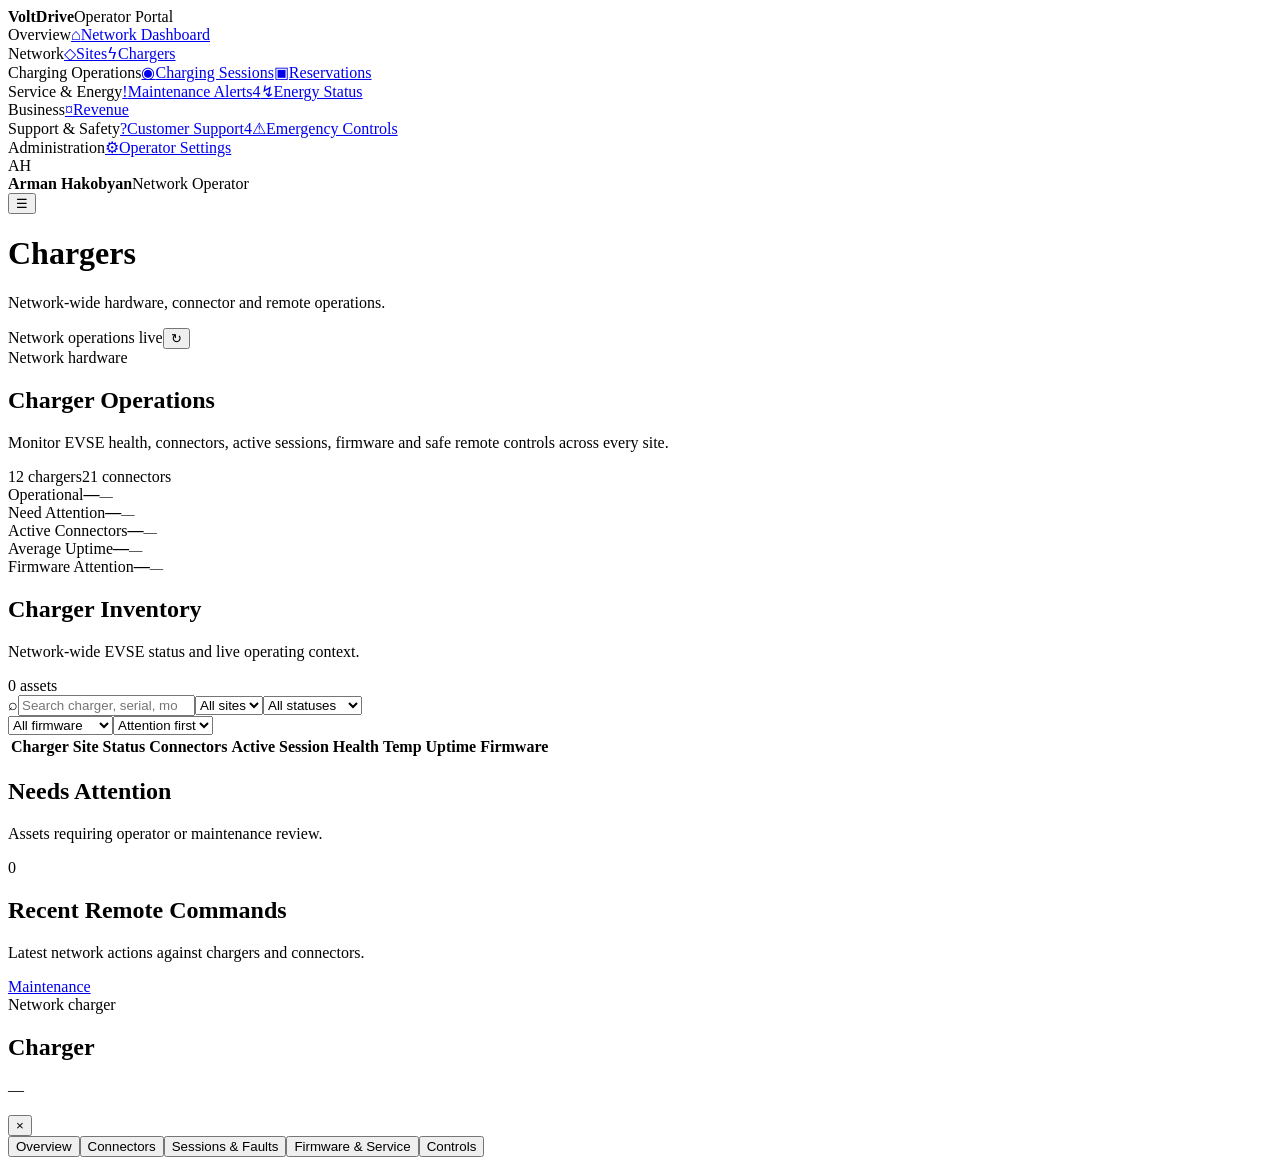
==== chargers.html @ 3bb32897 "Add files via upload" ====
<!doctype html><html lang="en"><head><meta charset="utf-8"><meta name="viewport" content="width=device-width,initial-scale=1"><title>Chargers · VoltDrive Operator</title><link rel="stylesheet" href="css/core/variables.css"><link rel="stylesheet" href="css/core/reset.css"><link rel="stylesheet" href="css/core/typography.css"><link rel="stylesheet" href="css/components/buttons.css"><link rel="stylesheet" href="css/components/forms.css"><link rel="stylesheet" href="css/components/operator-ui.css"><link rel="stylesheet" href="css/layout/app-layout.css"><link rel="stylesheet" href="css/layout/sidebar.css"><link rel="stylesheet" href="css/layout/header.css"><link rel="stylesheet" href="css/pages/operator.css"></head><body class="app-page" data-nav="chargers"><div class="app-shell"><aside class="sidebar"><div class="sidebar__brand"><strong>VoltDrive</strong><span>Operator Portal</span></div><nav class="sidebar__nav"><div class="sidebar__group"><span class="sidebar__group-title">Overview</span><a class="nav-link" data-nav="dashboard" href="dashboard.html"><span class="nav-link__icon">⌂</span><span>Network Dashboard</span></a></div><div class="sidebar__group"><span class="sidebar__group-title">Network</span><a class="nav-link" data-nav="sites" href="sites.html"><span class="nav-link__icon">◇</span><span>Sites</span></a><a class="nav-link is-active" data-nav="chargers" href="chargers.html"><span class="nav-link__icon">ϟ</span><span>Chargers</span></a></div><div class="sidebar__group"><span class="sidebar__group-title">Charging Operations</span><a class="nav-link" data-nav="sessions" href="sessions.html"><span class="nav-link__icon">◉</span><span>Charging Sessions</span></a><a class="nav-link" data-nav="reservations" href="reservations.html"><span class="nav-link__icon">▣</span><span>Reservations</span></a></div><div class="sidebar__group"><span class="sidebar__group-title">Service & Energy</span><a class="nav-link" data-nav="maintenance" href="maintenance.html"><span class="nav-link__icon">!</span><span>Maintenance Alerts</span><span class="nav-link__badge">4</span></a><a class="nav-link" data-nav="energy" href="energy.html"><span class="nav-link__icon">↯</span><span>Energy Status</span></a></div><div class="sidebar__group"><span class="sidebar__group-title">Business</span><a class="nav-link" data-nav="revenue" href="revenue.html"><span class="nav-link__icon">¤</span><span>Revenue</span></a></div><div class="sidebar__group"><span class="sidebar__group-title">Support & Safety</span><a class="nav-link" data-nav="support" href="support.html"><span class="nav-link__icon">?</span><span>Customer Support</span><span class="nav-link__badge">4</span></a><a class="nav-link" data-nav="emergency" href="emergency.html"><span class="nav-link__icon">⚠</span><span>Emergency Controls</span></a></div><div class="sidebar__group"><span class="sidebar__group-title">Administration</span><a class="nav-link" data-nav="settings" href="settings.html"><span class="nav-link__icon">⚙</span><span>Operator Settings</span></a></div>
</nav><div class="sidebar__footer"><div class="sidebar-user"><span class="sidebar-user__avatar">AH</span><div><strong data-operator-name>Arman Hakobyan</strong><span data-operator-role>Network Operator</span></div></div></div></aside><div class="mobile-overlay"></div><main class="app-main"><header class="topbar"><div class="topbar__left"><button class="icon-button menu-button" id="menu-button" aria-label="Open menu">☰</button><div class="topbar__title"><h1>Chargers</h1><p>Network-wide hardware, connector and remote operations.</p></div></div><div class="topbar__actions"><span class="live-chip">Network operations live</span><button class="icon-button" id="refresh-button" title="Refresh">↻</button></div></header><div class="page-content">
<section class="chargers-hero"><div><span class="eyebrow">Network hardware</span><h2>Charger Operations</h2><p>Monitor EVSE health, connectors, active sessions, firmware and safe remote controls across every site.</p></div><div class="metric-inline"><span class="panel-chip" id="charger-network-chip">12 chargers</span><span class="panel-chip" id="connector-network-chip">21 connectors</span></div></section>
<section class="operator-kpi-grid chargers-kpi-grid"><article class="kpi-card"><span>Operational</span><strong id="kpi-operational">—</strong><small id="kpi-operational-note">—</small></article><article class="kpi-card kpi-card--danger"><span>Need Attention</span><strong id="kpi-attention">—</strong><small id="kpi-attention-note">—</small></article><article class="kpi-card"><span>Active Connectors</span><strong id="kpi-active-connectors">—</strong><small id="kpi-active-note">—</small></article><article class="kpi-card"><span>Average Uptime</span><strong id="kpi-uptime">—</strong><small id="kpi-health-note">—</small></article><article class="kpi-card"><span>Firmware Attention</span><strong id="kpi-firmware">—</strong><small id="kpi-firmware-note">—</small></article></section>
<section class="chargers-layout"><div class="chargers-main-column"><section class="panel"><div class="panel__header"><div><h2>Charger Inventory</h2><p>Network-wide EVSE status and live operating context.</p></div><span class="panel-chip" id="charger-result-count">0 assets</span></div><div class="ui-toolbar"><div class="ui-toolbar__group"><label class="ui-search">⌕<input id="charger-search" type="search" placeholder="Search charger, serial, model or IP"></label><select class="ui-select" id="charger-site"><option value="all">All sites</option></select><select class="ui-select" id="charger-status"><option value="all">All statuses</option><option value="online">Online</option><option value="busy">Busy</option><option value="reserved">Reserved</option><option value="warning">Warning</option><option value="faulted">Faulted</option><option value="maintenance">Maintenance</option><option value="blocked">Blocked</option><option value="offline">Offline</option></select></div><div class="ui-toolbar__group"><select class="ui-select" id="charger-firmware"><option value="all">All firmware</option><option value="attention">Needs update</option><option value="current">Current</option><option value="scheduled">Scheduled</option></select><select class="ui-select" id="charger-sort"><option value="attention">Attention first</option><option value="site">Site</option><option value="health">Health</option><option value="temperature">Temperature</option><option value="uptime">Uptime</option><option value="name">Charger</option></select></div></div><div class="table-wrap"><table class="data-table charger-table"><thead><tr><th>Charger</th><th>Site</th><th>Status</th><th>Connectors</th><th>Active Session</th><th>Health</th><th>Temp</th><th>Uptime</th><th>Firmware</th></tr></thead><tbody id="charger-table-body"></tbody></table></div></section></div>
<div class="chargers-side-column"><section class="panel"><div class="panel__header"><div><h2>Needs Attention</h2><p>Assets requiring operator or maintenance review.</p></div><span class="panel-chip" id="attention-count">0</span></div><div class="panel__body charger-attention-list" id="charger-attention-list"></div></section><section class="panel"><div class="panel__header"><div><h2>Recent Remote Commands</h2><p>Latest network actions against chargers and connectors.</p></div><a class="panel-chip" href="maintenance.html">Maintenance</a></div><div class="panel__body command-mini-list" id="charger-command-list"></div></section></div></section>
</div></main></div>
<div class="ui-drawer-backdrop" id="charger-drawer-backdrop" hidden></div><aside class="ui-drawer charger-details-drawer" id="charger-drawer" aria-hidden="true"><header class="ui-drawer__header"><div><span class="eyebrow">Network charger</span><h2 id="charger-drawer-title">Charger</h2><p id="charger-drawer-subtitle">—</p></div><button class="ui-close" id="charger-drawer-close" type="button" aria-label="Close">×</button></header><div class="ui-tabs" id="charger-drawer-tabs"><button class="ui-tab is-active" data-charger-tab="overview">Overview</button><button class="ui-tab" data-charger-tab="connectors">Connectors</button><button class="ui-tab" data-charger-tab="faults">Sessions & Faults</button><button class="ui-tab" data-charger-tab="firmware">Firmware & Service</button><button class="ui-tab" data-charger-tab="controls">Controls</button></div><div class="ui-drawer__body" id="charger-drawer-body"></div><footer class="ui-drawer__footer" id="charger-drawer-footer"></footer></aside>
<dialog class="ui-dialog" id="charger-command-dialog"><div class="ui-dialog__header"><div><h2 id="charger-command-title">Remote command</h2><p id="charger-command-subtitle">Operator command confirmation.</p></div><button class="ui-close" id="charger-command-close" type="button">×</button></div><div class="ui-dialog__body"><input type="hidden" id="charger-command-type"><div class="ui-callout ui-callout--warning"><strong id="charger-command-warning">Remote action</strong><span>Confirm the target and operational reason before sending the command.</span></div><label class="form-field"><span>Target</span><select class="ui-select" id="charger-command-target"></select></label><label class="form-field"><span>Operator note</span><textarea id="charger-command-note" rows="3" placeholder="Reason / operational context"></textarea></label></div><div class="ui-dialog__footer"><button class="button button--secondary" id="charger-command-cancel" type="button">Cancel</button><button class="button button--primary" id="charger-command-confirm" type="button">Confirm</button></div></dialog>
<dialog class="ui-dialog" id="firmware-dialog"><div class="ui-dialog__header"><div><h2>Schedule Firmware Update</h2><p id="firmware-dialog-subtitle">—</p></div><button class="ui-close" id="firmware-dialog-close" type="button">×</button></div><div class="ui-dialog__body"><div class="ui-detail-grid"><div><span>Installed</span><strong id="firmware-current">—</strong></div><div><span>Latest approved</span><strong id="firmware-latest">—</strong></div></div><label class="form-field"><span>Maintenance window</span><select class="ui-select" id="firmware-window"><option value="Tonight · 02:00–03:00">Tonight · 02:00–03:00</option><option value="Tomorrow · 02:00–03:00">Tomorrow · 02:00–03:00</option><option value="Next maintenance visit">Next maintenance visit</option></select></label><label class="form-field"><span>Note</span><textarea id="firmware-note" rows="3" placeholder="Deployment note"></textarea></label></div><div class="ui-dialog__footer"><button class="button button--secondary" id="firmware-cancel" type="button">Cancel</button><button class="button button--primary" id="firmware-confirm" type="button">Schedule Update</button></div></dialog>
<dialog class="ui-dialog" id="ticket-dialog"><div class="ui-dialog__header"><div><h2>Create Maintenance Ticket</h2><p id="ticket-dialog-subtitle">—</p></div><button class="ui-close" id="ticket-dialog-close" type="button">×</button></div><div class="ui-dialog__body"><label class="form-field"><span>Priority</span><select class="ui-select" id="ticket-priority"><option value="critical">Critical</option><option value="high">High</option><option value="normal" selected>Normal</option><option value="low">Low</option></select></label><label class="form-field"><span>Connector</span><select class="ui-select" id="ticket-connector"><option value="">Whole charger</option></select></label><label class="form-field"><span>Issue</span><textarea id="ticket-note" rows="4" placeholder="Describe the issue and operator observations"></textarea></label></div><div class="ui-dialog__footer"><button class="button button--secondary" id="ticket-cancel" type="button">Cancel</button><button class="button button--primary" id="ticket-confirm" type="button">Create Ticket</button></div></dialog>
<div class="ui-toast" id="global-toast"></div><script type="module" src="js/pages/chargers.js"></script></body></html>
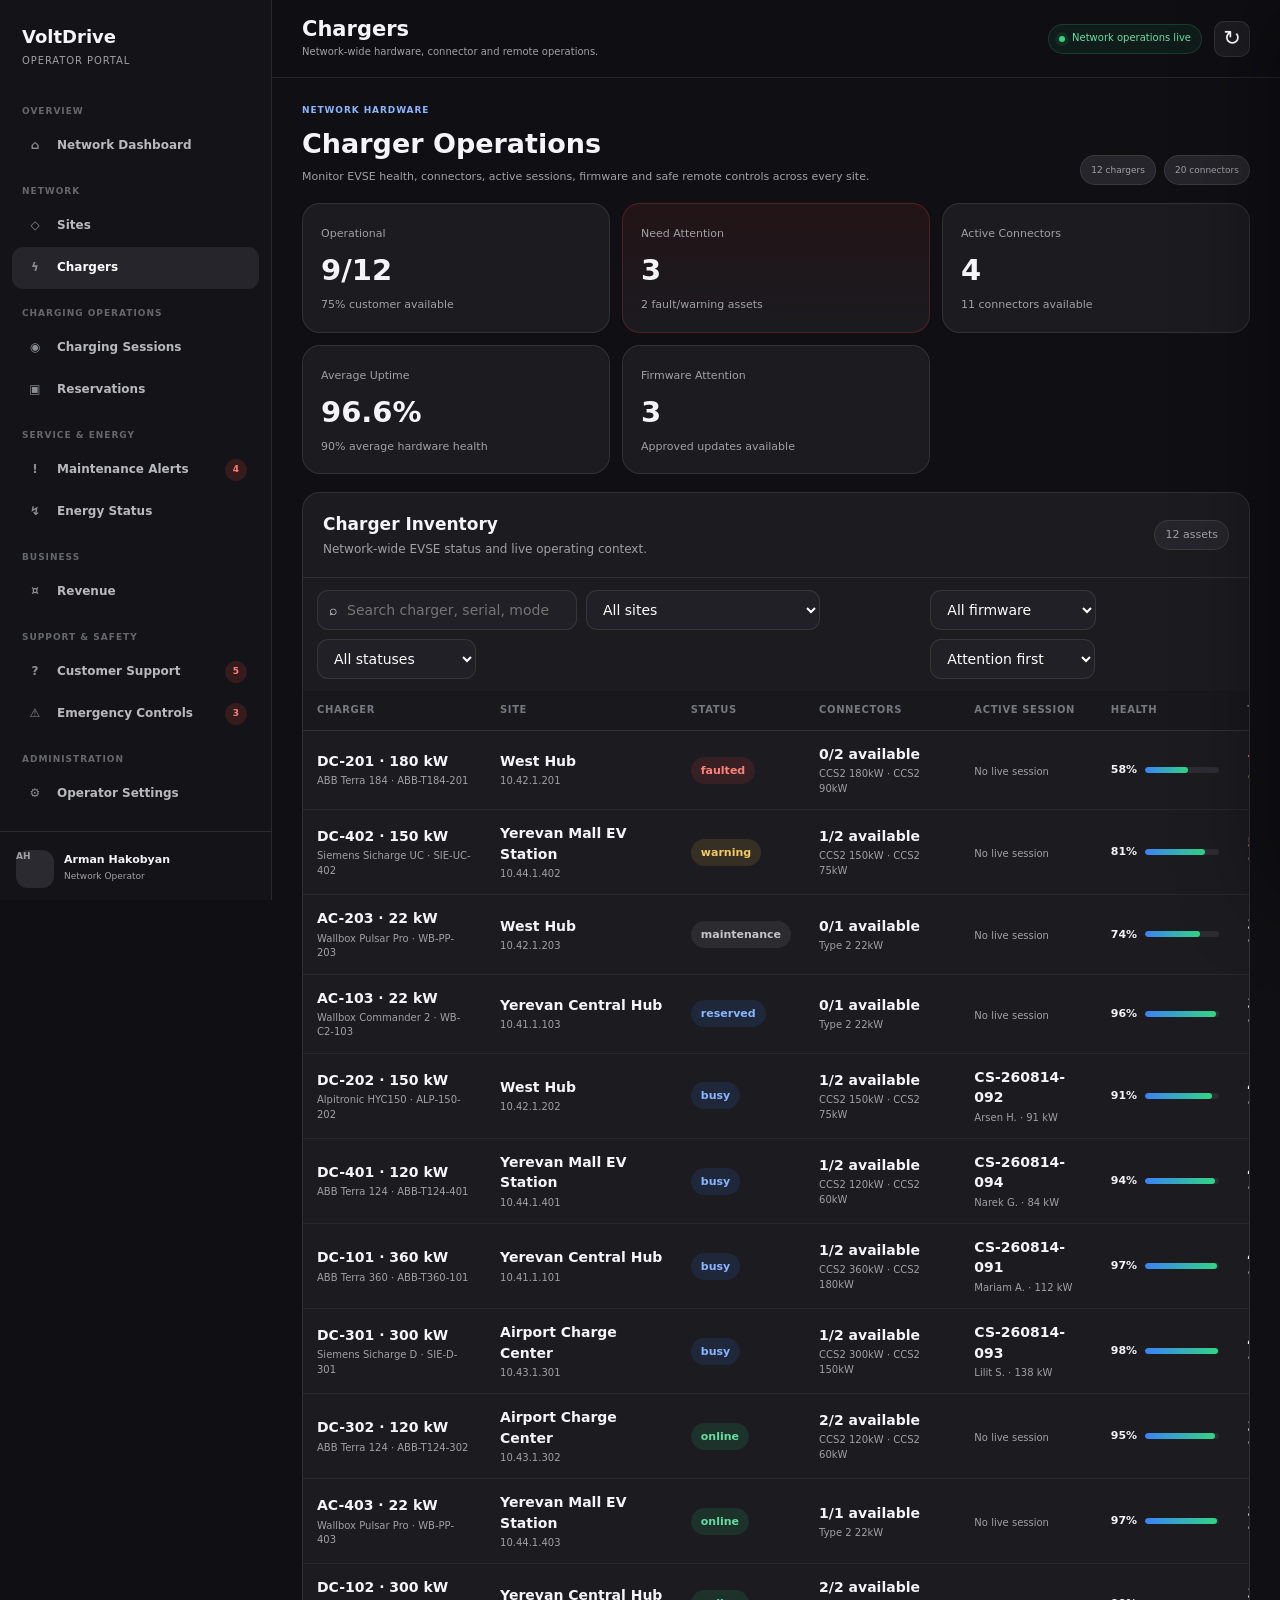
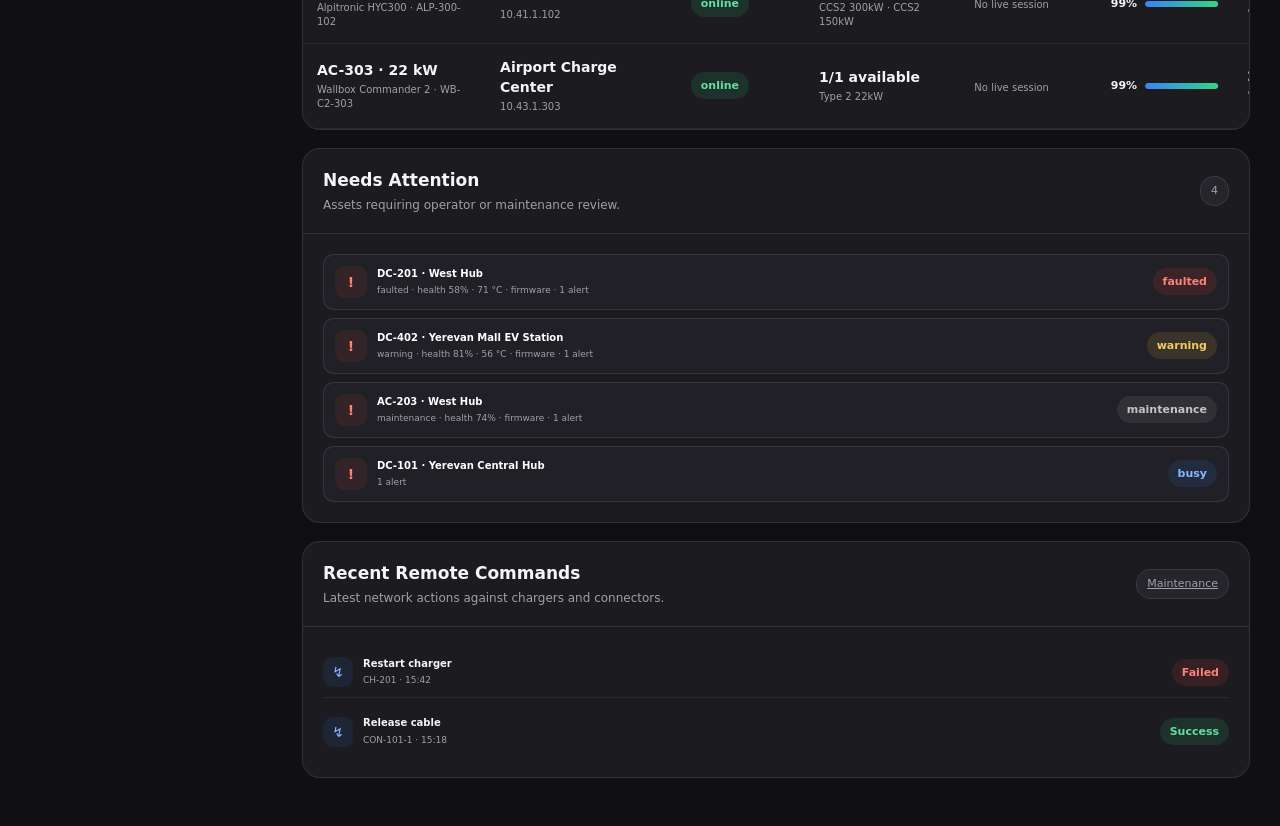
==== commit cb0ead42: "Add files via upload" ====
--- a/chargers.html
+++ b/chargers.html
@@ -1,4 +1,4 @@
-<!doctype html><html lang="en"><head><meta charset="utf-8"><meta name="viewport" content="width=device-width,initial-scale=1"><title>Chargers · VoltDrive Operator</title><link rel="stylesheet" href="css/core/variables.css"><link rel="stylesheet" href="css/core/reset.css"><link rel="stylesheet" href="css/core/typography.css"><link rel="stylesheet" href="css/components/buttons.css"><link rel="stylesheet" href="css/components/forms.css"><link rel="stylesheet" href="css/components/operator-ui.css"><link rel="stylesheet" href="css/layout/app-layout.css"><link rel="stylesheet" href="css/layout/sidebar.css"><link rel="stylesheet" href="css/layout/header.css"><link rel="stylesheet" href="css/pages/operator.css"></head><body class="app-page" data-nav="chargers"><div class="app-shell"><aside class="sidebar"><div class="sidebar__brand"><strong>VoltDrive</strong><span>Operator Portal</span></div><nav class="sidebar__nav"><div class="sidebar__group"><span class="sidebar__group-title">Overview</span><a class="nav-link" data-nav="dashboard" href="dashboard.html"><span class="nav-link__icon">⌂</span><span>Network Dashboard</span></a></div><div class="sidebar__group"><span class="sidebar__group-title">Network</span><a class="nav-link" data-nav="sites" href="sites.html"><span class="nav-link__icon">◇</span><span>Sites</span></a><a class="nav-link is-active" data-nav="chargers" href="chargers.html"><span class="nav-link__icon">ϟ</span><span>Chargers</span></a></div><div class="sidebar__group"><span class="sidebar__group-title">Charging Operations</span><a class="nav-link" data-nav="sessions" href="sessions.html"><span class="nav-link__icon">◉</span><span>Charging Sessions</span></a><a class="nav-link" data-nav="reservations" href="reservations.html"><span class="nav-link__icon">▣</span><span>Reservations</span></a></div><div class="sidebar__group"><span class="sidebar__group-title">Service & Energy</span><a class="nav-link" data-nav="maintenance" href="maintenance.html"><span class="nav-link__icon">!</span><span>Maintenance Alerts</span><span class="nav-link__badge">4</span></a><a class="nav-link" data-nav="energy" href="energy.html"><span class="nav-link__icon">↯</span><span>Energy Status</span></a></div><div class="sidebar__group"><span class="sidebar__group-title">Business</span><a class="nav-link" data-nav="revenue" href="revenue.html"><span class="nav-link__icon">¤</span><span>Revenue</span></a></div><div class="sidebar__group"><span class="sidebar__group-title">Support & Safety</span><a class="nav-link" data-nav="support" href="support.html"><span class="nav-link__icon">?</span><span>Customer Support</span><span class="nav-link__badge">4</span></a><a class="nav-link" data-nav="emergency" href="emergency.html"><span class="nav-link__icon">⚠</span><span>Emergency Controls</span></a></div><div class="sidebar__group"><span class="sidebar__group-title">Administration</span><a class="nav-link" data-nav="settings" href="settings.html"><span class="nav-link__icon">⚙</span><span>Operator Settings</span></a></div>
+<!doctype html><html lang="en"><head><meta charset="utf-8"><meta name="viewport" content="width=device-width,initial-scale=1"><title>Chargers · VoltDrive Operator</title><link rel="stylesheet" href="css/core/variables.css"><link rel="stylesheet" href="css/core/reset.css"><link rel="stylesheet" href="css/core/typography.css"><link rel="stylesheet" href="css/components/buttons.css"><link rel="stylesheet" href="css/components/forms.css"><link rel="stylesheet" href="css/components/operator-ui.css"><link rel="stylesheet" href="css/layout/app-layout.css"><link rel="stylesheet" href="css/layout/sidebar.css"><link rel="stylesheet" href="css/layout/header.css"><link rel="stylesheet" href="css/pages/operator.css"><link rel="stylesheet" href="css/core/metallic-theme.css"></head><body class="app-page" data-nav="chargers"><div class="app-shell"><aside class="sidebar"><div class="sidebar__brand"><strong>VoltDrive</strong><span>Operator Portal</span></div><nav class="sidebar__nav"><div class="sidebar__group"><span class="sidebar__group-title">Overview</span><a class="nav-link" data-nav="dashboard" href="dashboard.html"><span class="nav-link__icon">⌂</span><span>Network Dashboard</span></a></div><div class="sidebar__group"><span class="sidebar__group-title">Network</span><a class="nav-link" data-nav="sites" href="sites.html"><span class="nav-link__icon">◇</span><span>Sites</span></a><a class="nav-link is-active" data-nav="chargers" href="chargers.html"><span class="nav-link__icon">ϟ</span><span>Chargers</span></a></div><div class="sidebar__group"><span class="sidebar__group-title">Charging Operations</span><a class="nav-link" data-nav="sessions" href="sessions.html"><span class="nav-link__icon">◉</span><span>Charging Sessions</span></a><a class="nav-link" data-nav="reservations" href="reservations.html"><span class="nav-link__icon">▣</span><span>Reservations</span></a></div><div class="sidebar__group"><span class="sidebar__group-title">Service & Energy</span><a class="nav-link" data-nav="maintenance" href="maintenance.html"><span class="nav-link__icon">!</span><span>Maintenance Alerts</span><span class="nav-link__badge">4</span></a><a class="nav-link" data-nav="energy" href="energy.html"><span class="nav-link__icon">↯</span><span>Energy Status</span></a></div><div class="sidebar__group"><span class="sidebar__group-title">Business</span><a class="nav-link" data-nav="revenue" href="revenue.html"><span class="nav-link__icon">¤</span><span>Revenue</span></a></div><div class="sidebar__group"><span class="sidebar__group-title">Support & Safety</span><a class="nav-link" data-nav="support" href="support.html"><span class="nav-link__icon">?</span><span>Customer Support</span><span class="nav-link__badge">4</span></a><a class="nav-link" data-nav="emergency" href="emergency.html"><span class="nav-link__icon">⚠</span><span>Emergency Controls</span></a></div><div class="sidebar__group"><span class="sidebar__group-title">Administration</span><a class="nav-link" data-nav="settings" href="settings.html"><span class="nav-link__icon">⚙</span><span>Operator Settings</span></a></div>
 </nav><div class="sidebar__footer"><div class="sidebar-user"><span class="sidebar-user__avatar">AH</span><div><strong data-operator-name>Arman Hakobyan</strong><span data-operator-role>Network Operator</span></div></div></div></aside><div class="mobile-overlay"></div><main class="app-main"><header class="topbar"><div class="topbar__left"><button class="icon-button menu-button" id="menu-button" aria-label="Open menu">☰</button><div class="topbar__title"><h1>Chargers</h1><p>Network-wide hardware, connector and remote operations.</p></div></div><div class="topbar__actions"><span class="live-chip">Network operations live</span><button class="icon-button" id="refresh-button" title="Refresh">↻</button></div></header><div class="page-content">
 <section class="chargers-hero"><div><span class="eyebrow">Network hardware</span><h2>Charger Operations</h2><p>Monitor EVSE health, connectors, active sessions, firmware and safe remote controls across every site.</p></div><div class="metric-inline"><span class="panel-chip" id="charger-network-chip">12 chargers</span><span class="panel-chip" id="connector-network-chip">21 connectors</span></div></section>
 <section class="operator-kpi-grid chargers-kpi-grid"><article class="kpi-card"><span>Operational</span><strong id="kpi-operational">—</strong><small id="kpi-operational-note">—</small></article><article class="kpi-card kpi-card--danger"><span>Need Attention</span><strong id="kpi-attention">—</strong><small id="kpi-attention-note">—</small></article><article class="kpi-card"><span>Active Connectors</span><strong id="kpi-active-connectors">—</strong><small id="kpi-active-note">—</small></article><article class="kpi-card"><span>Average Uptime</span><strong id="kpi-uptime">—</strong><small id="kpi-health-note">—</small></article><article class="kpi-card"><span>Firmware Attention</span><strong id="kpi-firmware">—</strong><small id="kpi-firmware-note">—</small></article></section>
--- a/css/core/variables.css
+++ b/css/core/variables.css
@@ -0,0 +1,8 @@
+:root{
+ --color-bg:#101014;--color-bg-elevated:#151519;--color-card:#1b1b20;--color-surface:#25252b;
+ --color-text:#f5f5f7;--color-text-muted:#a0a0a5;--color-text-soft:#74747b;
+ --color-primary:#e82127;--color-primary-hover:#ff353a;--color-success:#32d583;--color-warning:#f5b942;
+ --color-error:#ff453a;--color-info:#3b82f6;--color-border:rgba(255,255,255,.095);--color-border-strong:rgba(255,255,255,.16);
+ --shadow-card:0 24px 80px rgba(0,0,0,.32);--radius-sm:10px;--radius-md:16px;--radius-lg:24px;--transition:180ms ease;
+ --color-text-primary:var(--color-text);--color-text-secondary:var(--color-text-muted);--color-surface-card:var(--color-card);--color-surface-secondary:var(--color-surface);
+}
--- a/css/core/typography.css
+++ b/css/core/typography.css
@@ -0,0 +1 @@
+body{font-family:Inter,ui-sans-serif,system-ui,-apple-system,BlinkMacSystemFont,"Segoe UI",sans-serif;color:var(--color-text);font-size:14px;line-height:1.45}h1,h2,h3,p{margin-top:0}h1{font-size:28px;line-height:1.15}h2{font-size:20px}small,.muted{color:var(--color-text-muted)}
--- a/css/components/buttons.css
+++ b/css/components/buttons.css
@@ -0,0 +1,3 @@
+.button{display:inline-flex;align-items:center;justify-content:center;gap:9px;min-height:44px;padding:0 16px;border-radius:12px;font-weight:750;cursor:pointer;transition:transform var(--transition),background var(--transition),border-color var(--transition),opacity var(--transition)}.button:hover{transform:translateY(-1px)}.button--primary{background:var(--color-primary);color:white}.button--secondary{border:1px solid var(--color-border-strong);background:#202026;color:#fff}.button--danger{background:rgba(255,69,58,.14);border:1px solid rgba(255,69,58,.25);color:#ff8a84}.button[disabled]{opacity:.5;cursor:not-allowed;transform:none}
+.icon-button,.ui-close{display:grid;place-items:center;width:36px;height:36px;min-width:36px;min-height:36px;padding:0;border:1px solid var(--color-border);border-radius:10px;background:#1d1d21;color:#fff;font-size:21px;line-height:1;cursor:pointer}.icon-button:hover,.ui-close:hover{background:#242429;border-color:var(--color-border-strong)}
+.icon-button.menu-button{display:none}@media(max-width:820px){.icon-button.menu-button{display:grid}}
--- a/css/components/forms.css
+++ b/css/components/forms.css
@@ -0,0 +1 @@
+.form-field{display:grid;gap:7px}.form-field>span{font-size:11px;color:var(--color-text-muted);font-weight:650}.form-field input,.form-field select,.form-field textarea{width:100%;min-height:42px;padding:0 12px;border:1px solid var(--color-border);border-radius:11px;background:#202026;color:#fff;outline:0;color-scheme:dark}.form-field textarea{padding:11px 12px;min-height:92px;resize:vertical}.form-grid{display:grid;grid-template-columns:1fr 1fr;gap:14px}.form-grid .form-field--full{grid-column:1/-1}@media(max-width:620px){.form-grid{grid-template-columns:1fr}.form-grid .form-field--full{grid-column:auto}}
--- a/css/components/operator-ui.css
+++ b/css/components/operator-ui.css
@@ -0,0 +1,23 @@
+.panel{border:1px solid var(--color-border);border-radius:18px;background:var(--color-card);overflow:hidden}.panel__header{display:flex;justify-content:space-between;gap:16px;align-items:center;padding:19px 20px;border-bottom:1px solid var(--color-border)}.panel__header h2{margin:0 0 4px;font-size:17px}.panel__header p{margin:0;color:var(--color-text-muted);font-size:12px}.panel__body{padding:20px}
+.kpi-card{padding:18px;border:1px solid var(--color-border);border-radius:18px;background:var(--color-card);min-width:0}.kpi-card>span{color:var(--color-text-muted);font-size:11px}.kpi-card>strong{display:block;font-size:29px;margin:7px 0 2px}.kpi-card>small{color:var(--color-text-muted);font-size:11px}.kpi-card--danger{border-color:rgba(255,69,58,.22);background:linear-gradient(180deg,rgba(255,69,58,.08),var(--color-card))}
+.ui-pill{display:inline-flex;align-items:center;justify-content:center;min-height:27px;padding:0 10px;border-radius:999px;font-size:11px;font-weight:750;line-height:1;text-align:center;white-space:nowrap}.status-online,.status-active,.status-available,.status-paid,.status-resolved{background:rgba(50,213,131,.12);color:#65dda0}.status-busy,.status-reserved,.status-monitoring{background:rgba(59,130,246,.12);color:#8ab5ff}.status-warning,.status-open,.status-pending{background:rgba(245,185,66,.12);color:#f5c964}.status-faulted,.status-offline,.status-critical,.status-failed,.status-blocked{background:rgba(255,69,58,.12);color:#ff817a}.status-maintenance{background:rgba(160,160,165,.12);color:#c3c3c8}
+.priority-critical{background:rgba(255,69,58,.12);color:#ff817a}.priority-high{background:rgba(245,185,66,.12);color:#f5c964}.priority-normal{background:rgba(59,130,246,.12);color:#8ab5ff}.priority-low{background:rgba(160,160,165,.12);color:#bbbcc2}
+.panel-chip{display:inline-flex;align-items:center;min-height:30px;padding:0 10px;border:1px solid var(--color-border);border-radius:999px;background:var(--color-surface);color:var(--color-text-muted);font-size:11px}.action-button{display:inline-flex;align-items:center;justify-content:center;min-height:34px;padding:0 11px;border:1px solid var(--color-border);border-radius:10px;background:#232327;color:#fff;cursor:pointer}.action-button:hover{border-color:#55555c}
+.ui-toolbar{display:flex;align-items:center;justify-content:space-between;gap:12px;padding:12px 14px}.ui-toolbar__group{display:flex;gap:9px;align-items:center;flex-wrap:wrap;min-width:0}.ui-search{display:flex;align-items:center;gap:8px;min-width:260px;min-height:40px;padding:0 11px;border:1px solid var(--color-border);border-radius:11px;background:#202026}.ui-search input{width:100%;border:0;outline:0;background:transparent;color:#fff}.ui-select{min-height:40px;padding:0 34px 0 12px;border:1px solid var(--color-border);border-radius:11px;background:#202026;color:#fff;color-scheme:dark}
+.table-wrap{overflow:auto}.data-table{width:100%;min-width:860px}.data-table th{padding:12px 14px;text-align:left;font-size:10px;text-transform:uppercase;letter-spacing:.06em;color:#777780;border-bottom:1px solid var(--color-border);background:#18181d}.data-table td{padding:13px 14px;border-bottom:1px solid rgba(255,255,255,.06);vertical-align:middle}.data-table tbody tr{transition:background .15s ease}.data-table tbody tr:hover{background:rgba(255,255,255,.024)}.entity-main strong,.entity-main span{display:block}.entity-main span{color:var(--color-text-muted);font-size:10px;margin-top:3px}
+.ui-drawer-backdrop{position:fixed;inset:0;z-index:70;background:rgba(0,0,0,.44);opacity:0;visibility:hidden;pointer-events:none;transition:opacity .18s ease,visibility 0s linear .18s}.ui-drawer-backdrop.is-visible{opacity:1;visibility:visible;pointer-events:auto;transition:opacity .18s ease}.ui-drawer{position:fixed;z-index:80;top:0;right:0;width:min(560px,100vw);height:100vh;display:grid;grid-template-rows:auto 1fr auto;background:var(--color-bg-elevated);border-left:1px solid var(--color-border);box-shadow:-28px 0 80px rgba(0,0,0,.38);transform:translateX(102%);transition:transform .2s ease}.ui-drawer.is-open{transform:translateX(0)}.ui-drawer__header{display:flex;justify-content:space-between;gap:16px;padding:22px 24px;border-bottom:1px solid var(--color-border)}.ui-drawer__header h2{margin:4px 0 3px;font-size:21px}.ui-drawer__header p{margin:0;color:var(--color-text-muted);font-size:11px}.ui-drawer__body{padding:22px 24px;overflow:auto}.ui-drawer__footer{display:flex;gap:9px;flex-wrap:wrap;padding:16px 24px;border-top:1px solid var(--color-border);background:#19191e}.ui-drawer__footer .button{flex:1}
+.ui-dialog{width:min(620px,calc(100vw - 28px));padding:0;border:1px solid var(--color-border);border-radius:18px;background:#151519;color:#fff;box-shadow:0 30px 100px rgba(0,0,0,.65)}.ui-dialog::backdrop{background:rgba(0,0,0,.68)}.ui-dialog__header{display:flex;justify-content:space-between;gap:16px;padding:20px 22px;border-bottom:1px solid var(--color-border)}.ui-dialog__header h2{margin:0 0 4px;font-size:19px}.ui-dialog__header p{margin:0;color:var(--color-text-muted);font-size:11px}.ui-dialog__body{padding:20px 22px}.ui-dialog__footer{display:flex;justify-content:flex-end;gap:9px;padding:15px 22px;border-top:1px solid var(--color-border)}
+.ui-detail-section{padding:18px 0;border-bottom:1px solid var(--color-border)}.ui-detail-section:first-child{padding-top:0}.ui-detail-section h3{font-size:12px;margin:0 0 12px}.ui-detail-grid{display:grid;grid-template-columns:1fr 1fr;gap:10px}.ui-detail-grid>div{padding:11px;border:1px solid var(--color-border);border-radius:11px;background:#202026}.ui-detail-grid span:not(.ui-pill),.ui-detail-grid strong{display:block}.ui-detail-grid span:not(.ui-pill){font-size:9px;color:var(--color-text-muted);text-transform:uppercase;letter-spacing:.05em}.ui-detail-grid strong{margin-top:5px;font-size:12px}.ui-callout{display:grid;gap:4px;padding:12px 13px;border:1px solid var(--color-border);border-radius:12px;background:#202026}.ui-callout strong{font-size:11px}.ui-callout span{color:var(--color-text-muted);font-size:10px}.ui-callout--danger{border-color:rgba(255,69,58,.24);background:rgba(255,69,58,.07)}.ui-callout--warning{border-color:rgba(245,185,66,.22);background:rgba(245,185,66,.06)}
+.ui-toast{position:fixed;right:22px;bottom:22px;z-index:120;max-width:380px;padding:12px 14px;border:1px solid var(--color-border);border-radius:12px;background:#232329;color:#fff;box-shadow:0 18px 60px rgba(0,0,0,.4);opacity:0;transform:translateY(12px);pointer-events:none;transition:.18s ease}.ui-toast.is-visible{opacity:1;transform:translateY(0)}
+/* Shared scrollbar only on actual scroll containers */
+html,.sidebar,.ui-drawer__body,.ui-dialog__body,.table-wrap{scrollbar-width:thin;scrollbar-color:#34343b transparent}html::-webkit-scrollbar,.sidebar::-webkit-scrollbar,.ui-drawer__body::-webkit-scrollbar,.ui-dialog__body::-webkit-scrollbar,.table-wrap::-webkit-scrollbar{width:9px;height:9px}html::-webkit-scrollbar-thumb,.sidebar::-webkit-scrollbar-thumb,.ui-drawer__body::-webkit-scrollbar-thumb,.ui-dialog__body::-webkit-scrollbar-thumb,.table-wrap::-webkit-scrollbar-thumb{background:#34343b;border-radius:999px;border:2px solid transparent;background-clip:padding-box}
+.ui-tabs{display:flex;gap:6px;align-items:center;padding:10px 14px;border-bottom:1px solid var(--color-border);overflow:auto;scrollbar-width:thin;scrollbar-color:#34343b transparent}.ui-tab{display:inline-flex;align-items:center;justify-content:center;min-height:34px;padding:0 11px;border:1px solid transparent;border-radius:9px;background:transparent;color:var(--color-text-muted);font-size:11px;font-weight:700;white-space:nowrap;cursor:pointer}.ui-tab:hover{color:#fff;background:rgba(255,255,255,.035)}.ui-tab.is-active{color:#fff;border-color:var(--color-border);background:#25252b}
+.status-attention,.status-restricted{background:rgba(245,185,66,.12);color:#f5c964}.status-closed,.status-blocked,.status-disabled{background:rgba(255,69,58,.12);color:#ff817a}.status-occupied{background:rgba(59,130,246,.12);color:#8ab5ff}.status-standard{background:rgba(160,160,165,.12);color:#c3c3c8}.status-accessible{background:rgba(50,213,131,.12);color:#65dda0}.status-fleet{background:rgba(139,92,246,.14);color:#b69cff}
+.status-completed{background:rgba(50,213,131,.12);color:#65dda0}.status-interrupted,.status-stopped{background:rgba(245,185,66,.12);color:#f5c964}.status-preauthorized{background:rgba(59,130,246,.12);color:#8ab5ff}.status-cancelled{background:rgba(160,160,165,.12);color:#c3c3c8}
+
+.status-confirmed{background:rgba(59,130,246,.12);color:#8ab5ff}.status-waiting{background:rgba(245,185,66,.12);color:#f5c964}.status-no-show,.status-no_show{background:rgba(255,69,58,.12);color:#ff817a}.status-not-arrived,.status-not_arrived{background:rgba(160,160,165,.12);color:#c3c3c8}.status-arrived{background:rgba(50,213,131,.12);color:#65dda0}.status-refunded{background:rgba(139,92,246,.14);color:#b69cff}
+.ui-action-card{display:block;padding:12px 13px;margin-top:8px;border:1px solid var(--color-border);border-radius:11px;background:#202026;color:#fff;text-decoration:none;transition:border-color .15s ease,background .15s ease}.ui-action-card:hover{border-color:var(--color-border-strong);background:#24242a}.ui-action-card strong,.ui-action-card span{display:block}.ui-action-card strong{font-size:10px}.ui-action-card span{margin-top:4px;color:var(--color-text-muted);font-size:9px;line-height:1.45}
+.status-unassigned{background:rgba(160,160,165,.12);color:#c3c3c8}
+
+/* Shared alignment guard: keep status pills immune to page-level span display rules. */
+.ui-pill.ui-pill{display:inline-flex!important;align-items:center!important;justify-content:center!important;line-height:1!important;text-align:center!important}
--- a/css/layout/app-layout.css
+++ b/css/layout/app-layout.css
@@ -0,0 +1 @@
+body.app-page{min-height:100vh;background:var(--color-bg);color:var(--color-text);overflow-x:hidden}.app-shell{min-height:100vh;display:grid;grid-template-columns:272px minmax(0,1fr)}.app-main{min-width:0}.page-content{width:min(100%,1500px);margin:0 auto;padding:26px 30px 48px}.mobile-overlay{position:fixed;inset:0;background:rgba(0,0,0,.58);z-index:35;opacity:0;visibility:hidden;pointer-events:none;transition:.18s ease}.mobile-overlay.is-visible{opacity:1;visibility:visible;pointer-events:auto}@media(max-width:820px){.app-shell{grid-template-columns:1fr}.page-content{padding:22px 18px 38px}}@media(max-width:560px){.page-content{padding:16px 12px 30px}}
--- a/css/layout/sidebar.css
+++ b/css/layout/sidebar.css
@@ -0,0 +1,2 @@
+.sidebar{position:sticky;top:0;height:100vh;z-index:40;display:flex;flex-direction:column;border-right:1px solid var(--color-border);background:#141418;overflow:auto}.sidebar__brand{padding:24px 22px 18px}.sidebar__brand strong{display:block;font-size:18px}.sidebar__brand span{display:block;margin-top:4px;color:var(--color-text-muted);font-size:10px;text-transform:uppercase;letter-spacing:.09em}.sidebar__nav{padding:0 12px 16px}.sidebar__group{margin-top:18px}.sidebar__group-title{display:block;padding:0 10px 7px;color:#66666e;font-size:9px;font-weight:800;text-transform:uppercase;letter-spacing:.11em}.nav-link{display:flex;align-items:center;gap:11px;min-height:42px;padding:0 12px;border-radius:11px;color:#b8b8bf;text-decoration:none;font-size:12px;font-weight:650}.nav-link:hover{background:#1d1d22;color:#fff}.nav-link.is-active{background:#25252b;color:#fff}.nav-link__icon{display:grid;place-items:center;width:22px;height:22px;color:#8c8c94}.nav-link__badge{margin-left:auto;display:grid;place-items:center;min-width:22px;height:22px;padding:0 6px;border-radius:999px;background:rgba(255,69,58,.14);color:#ff817a;font-size:9px}.sidebar__footer{margin-top:auto;padding:16px;border-top:1px solid var(--color-border)}.sidebar-user{display:grid;grid-template-columns:38px 1fr;gap:10px;align-items:center}.sidebar-user__avatar{display:grid;place-items:center;width:38px;height:38px;border-radius:12px;background:#2a2a30;font-size:11px;font-weight:800}.sidebar-user strong,.sidebar-user span{display:block}.sidebar-user strong{font-size:11px}.sidebar-user span{margin-top:2px;color:var(--color-text-muted);font-size:9px}
+@media(max-width:820px){.sidebar{position:fixed;left:0;top:0;width:272px;transform:translateX(-102%);transition:transform .2s ease;box-shadow:20px 0 70px rgba(0,0,0,.5)}.sidebar.is-open{transform:translateX(0)}}
--- a/css/layout/header.css
+++ b/css/layout/header.css
@@ -0,0 +1 @@
+.topbar{position:sticky;top:0;z-index:25;display:flex;justify-content:space-between;gap:18px;align-items:center;min-height:78px;padding:14px 30px;border-bottom:1px solid var(--color-border);background:rgba(16,16,20,.96)}.topbar__left,.topbar__actions{display:flex;align-items:center;gap:12px}.topbar__title h1{margin:0;font-size:21px}.topbar__title p{margin:4px 0 0;color:var(--color-text-muted);font-size:10px}.live-chip{display:inline-flex;align-items:center;gap:7px;min-height:30px;padding:0 10px;border:1px solid rgba(50,213,131,.18);border-radius:999px;background:rgba(50,213,131,.07);color:#69dca2;font-size:10px}.live-chip::before{content:"";width:6px;height:6px;border-radius:50%;background:#32d583;box-shadow:0 0 0 4px rgba(50,213,131,.08)}@media(max-width:820px){.topbar{padding:12px 18px}.topbar__title p{display:none}}@media(max-width:560px){.topbar{padding:10px 12px}.live-chip{display:none}}
--- a/css/pages/operator.css
+++ b/css/pages/operator.css
@@ -0,0 +1,51 @@
+.dashboard-hero{display:flex;justify-content:space-between;gap:24px;align-items:flex-end;margin-bottom:18px}.dashboard-hero h2{margin:0 0 6px;font-size:27px}.dashboard-hero p{margin:0;color:var(--color-text-muted);font-size:11px}.dashboard-actions{display:flex;gap:9px;flex-wrap:wrap}.operator-kpi-grid{display:grid;grid-template-columns:repeat(6,minmax(0,1fr));gap:12px;margin-bottom:18px}.dashboard-grid{display:grid;grid-template-columns:minmax(0,1.55fr) minmax(320px,.72fr);gap:18px;align-items:start}.dashboard-column{display:grid;gap:18px}.section-gap{margin-top:18px}.site-grid{display:grid;grid-template-columns:repeat(2,1fr);gap:12px}.site-card{padding:14px;border:1px solid var(--color-border);border-radius:14px;background:#202026;cursor:pointer}.site-card:hover{border-color:var(--color-border-strong)}.site-card__head{display:flex;justify-content:space-between;gap:12px}.site-card strong,.site-card span:not(.ui-pill),.site-card small{display:block}.site-card strong{font-size:12px}.site-card span:not(.ui-pill),.site-card small{color:var(--color-text-muted);font-size:9px}.site-card__stats{display:grid;grid-template-columns:repeat(3,1fr);gap:1px;margin-top:12px;border:1px solid var(--color-border);border-radius:10px;overflow:hidden;background:var(--color-border)}.site-card__stats>div{padding:10px;background:#1c1c21}.site-card__stats b{display:block;margin-top:4px;font-size:12px}.health-track{height:6px;margin-top:10px;border-radius:999px;background:#2c2c32;overflow:hidden}.health-track span{display:block;height:100%;border-radius:inherit;background:linear-gradient(90deg,#3b82f6,#32d583)}.attention-list{display:grid;gap:10px}.attention-item{display:grid;grid-template-columns:auto 1fr auto;gap:11px;align-items:center;padding:12px;border:1px solid var(--color-border);border-radius:12px;background:#202026;cursor:pointer}.attention-item:hover{border-color:var(--color-border-strong)}.attention-icon{display:grid;place-items:center;width:34px;height:34px;border-radius:10px;background:rgba(255,69,58,.1);color:#ff817a}.attention-item>div strong,.attention-item>div span{display:block}.attention-item>div strong{font-size:11px}.attention-item>div span{margin-top:3px;color:var(--color-text-muted);font-size:9px}.energy-row{display:grid;grid-template-columns:1fr auto;gap:8px;padding:11px 0;border-bottom:1px solid rgba(255,255,255,.06)}.energy-row:last-child{border-bottom:0}.energy-row strong,.energy-row span:not(.ui-pill){display:block}.energy-row span:not(.ui-pill){color:var(--color-text-muted);font-size:9px}.energy-row b{font-size:12px}.revenue-card{display:grid;grid-template-columns:1fr auto;gap:12px;align-items:end;padding:14px;border:1px solid var(--color-border);border-radius:13px;background:#202026}.revenue-card strong,.revenue-card span:not(.ui-pill){display:block}.revenue-card strong{margin-top:4px;font-size:24px}.revenue-card span:not(.ui-pill){color:var(--color-text-muted);font-size:9px}.support-list{display:grid;gap:8px}.support-case{padding:11px;border:1px solid var(--color-border);border-radius:11px;background:#202026}.support-case__head{display:flex;justify-content:space-between;gap:8px}.support-case strong,.support-case span:not(.ui-pill){display:block}.support-case strong{font-size:10px}.support-case span:not(.ui-pill){margin-top:4px;color:var(--color-text-muted);font-size:9px}.network-summary{display:grid;grid-template-columns:repeat(4,1fr);gap:1px;border:1px solid var(--color-border);border-radius:13px;overflow:hidden;background:var(--color-border)}.network-summary>div{padding:13px;background:#202026}.network-summary span,.network-summary strong{display:block}.network-summary span{color:var(--color-text-muted);font-size:9px}.network-summary strong{margin-top:5px;font-size:15px}.placeholder-page{display:grid;gap:18px}.placeholder-hero{padding:24px;border:1px solid var(--color-border);border-radius:20px;background:var(--color-card)}.placeholder-hero .eyebrow{display:block;margin-bottom:8px;color:#8ab5ff;font-size:9px;font-weight:800;text-transform:uppercase;letter-spacing:.1em}.module-grid{display:grid;grid-template-columns:repeat(3,1fr);gap:12px}.module-card{padding:16px;border:1px solid var(--color-border);border-radius:14px;background:#1b1b20}.module-card strong,.module-card span{display:block}.module-card span{margin-top:6px;color:var(--color-text-muted);font-size:10px}.session-danger{color:#ff817a}.value-right{text-align:right}.quick-action-grid{display:grid;grid-template-columns:repeat(2,1fr);gap:10px}.quick-action{display:grid;gap:5px;justify-items:start;padding:13px;border:1px solid var(--color-border);border-radius:12px;background:#202026;color:#fff;cursor:pointer;text-align:left}.quick-action:hover{border-color:var(--color-border-strong)}.quick-action strong{font-size:11px}.quick-action span{color:var(--color-text-muted);font-size:9px}.metric-inline{display:flex;align-items:center;gap:8px;flex-wrap:wrap}.metric-inline strong{font-size:12px}.metric-inline span{color:var(--color-text-muted);font-size:9px}
+@media(max-width:1280px){.operator-kpi-grid{grid-template-columns:repeat(3,1fr)}.dashboard-grid{grid-template-columns:1fr}.site-grid{grid-template-columns:repeat(2,1fr)}}@media(max-width:760px){.dashboard-hero{align-items:flex-start;flex-direction:column}.operator-kpi-grid{grid-template-columns:repeat(2,1fr)}.site-grid,.module-grid{grid-template-columns:1fr}.quick-action-grid{grid-template-columns:1fr}}@media(max-width:480px){.operator-kpi-grid{grid-template-columns:1fr}}
+
+/* Sites */
+.sites-hero{display:flex;justify-content:space-between;gap:24px;align-items:flex-end;margin-bottom:18px}.sites-hero .eyebrow,.ui-drawer__header .eyebrow{display:block;margin-bottom:7px;color:#8ab5ff;font-size:9px;font-weight:800;text-transform:uppercase;letter-spacing:.1em}.sites-hero h2{margin:0 0 6px;font-size:27px}.sites-hero p{margin:0;color:var(--color-text-muted);font-size:11px;max-width:720px}.sites-kpi-grid{grid-template-columns:repeat(5,minmax(0,1fr))}.sites-layout{display:grid;grid-template-columns:minmax(0,1.55fr) minmax(320px,.58fr);gap:18px;align-items:start}.sites-main-column,.sites-side-column{display:grid;gap:18px}.site-inventory-grid{display:grid;grid-template-columns:repeat(2,minmax(0,1fr));gap:14px}.site-ops-card{display:grid;gap:14px;padding:17px;border:1px solid var(--color-border);border-radius:17px;background:var(--color-card);cursor:pointer;transition:border-color .16s ease,transform .16s ease}.site-ops-card:hover{border-color:var(--color-border-strong);transform:translateY(-1px)}.site-ops-card--critical{border-color:rgba(255,69,58,.2)}.site-ops-card__head{display:flex;justify-content:space-between;gap:14px;align-items:flex-start}.site-ops-card__head>div{min-width:0}.site-ops-card__head h3{margin:0;font-size:15px}.site-ops-card__head p{margin:5px 0 0;color:var(--color-text-muted);font-size:10px;white-space:nowrap;overflow:hidden;text-overflow:ellipsis}.site-ops-card__metrics{display:grid;grid-template-columns:repeat(4,1fr);gap:1px;border:1px solid var(--color-border);border-radius:11px;overflow:hidden;background:var(--color-border)}.site-ops-card__metrics>div{padding:10px;background:#202026;min-width:0}.site-ops-card__metrics span,.site-ops-card__metrics strong{display:block}.site-ops-card__metrics span{color:var(--color-text-muted);font-size:9px}.site-ops-card__metrics strong{margin-top:4px;font-size:12px;white-space:nowrap}.site-load-summary{display:grid;gap:7px}.site-load-summary__head{display:flex;justify-content:space-between;gap:12px;font-size:10px}.site-load-summary__head span{color:var(--color-text-muted)}.site-load-track{height:7px;border-radius:999px;background:#2c2c32;overflow:hidden}.site-load-track>span{display:block;height:100%;border-radius:inherit;background:linear-gradient(90deg,#3b82f6,#32d583)}.site-load-track.is-warning>span{background:linear-gradient(90deg,#f5b942,#ff7a5c)}.site-ops-card__foot{display:flex;justify-content:space-between;gap:12px;align-items:center;color:var(--color-text-muted);font-size:9px}.site-ops-card__foot>div{display:flex;gap:7px;align-items:center;flex-wrap:wrap}.site-attention-list{display:grid;gap:9px}.site-attention-entry{display:grid;grid-template-columns:auto 1fr auto;gap:10px;align-items:center;padding:11px;border:1px solid var(--color-border);border-radius:11px;background:#202026;cursor:pointer}.site-attention-entry:hover{border-color:var(--color-border-strong)}.site-attention-entry__icon{display:grid;place-items:center;width:32px;height:32px;border-radius:9px;background:rgba(255,69,58,.09);color:#ff817a;font-weight:800}.site-attention-entry>div strong,.site-attention-entry>div span{display:block}.site-attention-entry>div strong{font-size:10px}.site-attention-entry>div span{margin-top:3px;color:var(--color-text-muted);font-size:9px}.parking-pressure-row{display:grid;grid-template-columns:1fr auto;gap:12px;align-items:center;padding:11px 0;border-bottom:1px solid rgba(255,255,255,.06)}.parking-pressure-row:last-child{border-bottom:0}.parking-pressure-row strong,.parking-pressure-row span{display:block}.parking-pressure-row strong{font-size:10px}.parking-pressure-row span{margin-top:3px;color:var(--color-text-muted);font-size:9px}.parking-pressure-meter{width:76px;height:7px;border-radius:999px;background:#2c2c32;overflow:hidden}.parking-pressure-meter>span{display:block;height:100%;margin:0;border-radius:inherit;background:#3b82f6}.parking-pressure-meter.is-warning>span{background:#f5b942}.parking-pressure-meter.is-danger>span{background:#ff453a}.site-details-drawer{width:min(680px,100vw)}.site-drawer-tabs{background:#17171c}.site-overview-banner{display:grid;grid-template-columns:1fr auto;gap:14px;align-items:center;padding:14px;border:1px solid var(--color-border);border-radius:13px;background:#202026}.site-overview-banner strong,.site-overview-banner span:not(.ui-pill){display:block}.site-overview-banner strong{font-size:13px}.site-overview-banner span:not(.ui-pill){margin-top:4px;color:var(--color-text-muted);font-size:9px}.site-capacity-card{display:grid;gap:9px;padding:13px;border:1px solid var(--color-border);border-radius:12px;background:#202026}.site-capacity-card__head{display:flex;justify-content:space-between;gap:10px;align-items:center}.site-capacity-card__head strong{font-size:11px}.site-capacity-card__head span{color:var(--color-text-muted);font-size:9px}.charger-mini-list,.incident-stack{display:grid;gap:8px}.charger-mini-row{display:grid;grid-template-columns:1fr auto;gap:12px;align-items:center;padding:11px;border:1px solid var(--color-border);border-radius:11px;background:#202026;cursor:pointer}.charger-mini-row:hover{border-color:var(--color-border-strong)}.charger-mini-row strong,.charger-mini-row span:not(.ui-pill){display:block}.charger-mini-row strong{font-size:10px}.charger-mini-row span:not(.ui-pill){margin-top:3px;color:var(--color-text-muted);font-size:9px}.bay-summary{display:grid;grid-template-columns:repeat(4,1fr);gap:8px;margin-bottom:12px}.bay-summary>div{padding:11px;border:1px solid var(--color-border);border-radius:11px;background:#202026}.bay-summary span,.bay-summary strong{display:block}.bay-summary span{color:var(--color-text-muted);font-size:9px}.bay-summary strong{margin-top:4px;font-size:14px}.bay-grid{display:grid;grid-template-columns:repeat(4,minmax(0,1fr));gap:8px}.bay-card{display:grid;gap:5px;min-height:82px;padding:10px;border:1px solid var(--color-border);border-radius:11px;background:#202026;cursor:pointer;text-align:left;color:#fff}.bay-card:hover{border-color:var(--color-border-strong)}.bay-card__head{display:flex;justify-content:space-between;gap:7px;align-items:center}.bay-card__head strong{font-size:10px}.bay-card small{color:var(--color-text-muted);font-size:8px;line-height:1.35}.incident-card{display:grid;grid-template-columns:1fr auto;gap:12px;align-items:start;padding:12px;border:1px solid var(--color-border);border-radius:11px;background:#202026}.incident-card strong,.incident-card span:not(.ui-pill){display:block}.incident-card strong{font-size:10px}.incident-card span:not(.ui-pill){margin-top:4px;color:var(--color-text-muted);font-size:9px;line-height:1.45}.site-controls-grid{display:grid;grid-template-columns:repeat(2,1fr);gap:10px}.site-control-card{display:grid;gap:7px;justify-items:start;padding:13px;border:1px solid var(--color-border);border-radius:12px;background:#202026}.site-control-card strong{font-size:11px}.site-control-card span{color:var(--color-text-muted);font-size:9px;line-height:1.45}.site-control-card .button{width:100%;margin-top:2px}.facility-list{display:flex;gap:7px;flex-wrap:wrap}.facility-chip{display:inline-flex;align-items:center;min-height:28px;padding:0 9px;border:1px solid var(--color-border);border-radius:999px;background:#202026;color:var(--color-text-muted);font-size:9px}.site-empty{padding:24px;border:1px dashed var(--color-border);border-radius:14px;color:var(--color-text-muted);font-size:11px;text-align:center}
+@media(max-width:1280px){.sites-kpi-grid{grid-template-columns:repeat(3,1fr)}.sites-layout{grid-template-columns:1fr}.site-inventory-grid{grid-template-columns:repeat(2,1fr)}}
+@media(max-width:820px){.sites-hero{align-items:flex-start;flex-direction:column}.site-inventory-grid{grid-template-columns:1fr}.bay-grid{grid-template-columns:repeat(3,1fr)}}
+@media(max-width:620px){.sites-kpi-grid{grid-template-columns:repeat(2,1fr)}.site-ops-card__metrics{grid-template-columns:repeat(2,1fr)}.bay-summary{grid-template-columns:repeat(2,1fr)}.bay-grid,.site-controls-grid{grid-template-columns:repeat(2,1fr)}}
+@media(max-width:440px){.sites-kpi-grid,.bay-grid,.site-controls-grid{grid-template-columns:1fr}}
+
+/* Chargers */
+.chargers-hero{display:flex;justify-content:space-between;gap:24px;align-items:flex-end;margin-bottom:18px}.chargers-hero .eyebrow{display:block;margin-bottom:7px;color:#8ab5ff;font-size:9px;font-weight:800;text-transform:uppercase;letter-spacing:.1em}.chargers-hero h2{margin:0 0 6px;font-size:27px}.chargers-hero p{margin:0;color:var(--color-text-muted);font-size:11px;max-width:760px}.chargers-kpi-grid{grid-template-columns:repeat(5,minmax(0,1fr))}.chargers-layout{display:grid;grid-template-columns:minmax(0,1.7fr) minmax(320px,.55fr);gap:18px;align-items:start}.chargers-main-column,.chargers-side-column{display:grid;gap:18px}.charger-table{min-width:1200px}.charger-muted{color:var(--color-text-muted);font-size:10px}.charger-health-cell{display:grid;grid-template-columns:auto 74px;align-items:center;gap:8px}.charger-health-cell strong{font-size:11px}.charger-health-meter{display:block;height:6px;border-radius:999px;background:#2c2c32;overflow:hidden}.charger-health-meter i{display:block;height:100%;border-radius:inherit;background:linear-gradient(90deg,#3b82f6,#32d583)}.charger-attention-list,.command-mini-list{display:grid;gap:8px}.charger-attention-entry{display:grid;grid-template-columns:auto 1fr auto;gap:10px;align-items:center;width:100%;padding:11px;border:1px solid var(--color-border);border-radius:11px;background:#202026;color:#fff;text-align:left;cursor:pointer}.charger-attention-entry:hover{border-color:var(--color-border-strong)}.charger-attention-entry__icon{display:grid;place-items:center;width:32px;height:32px;border-radius:9px;background:rgba(255,69,58,.09);color:#ff817a;font-weight:800}.charger-attention-entry>div strong,.charger-attention-entry>div span{display:block}.charger-attention-entry>div strong{font-size:10px}.charger-attention-entry>div span{margin-top:3px;color:var(--color-text-muted);font-size:9px}.command-mini-row{display:grid;grid-template-columns:auto 1fr auto;gap:10px;align-items:center;padding:10px 0;border-bottom:1px solid rgba(255,255,255,.06)}.command-mini-row:last-child{border-bottom:0}.command-mini-icon{display:grid;place-items:center;width:30px;height:30px;border-radius:9px;background:rgba(59,130,246,.09);color:#8ab5ff}.command-mini-row strong,.command-mini-row span:not(.ui-pill):not(.command-mini-icon){display:block}.command-mini-row strong{font-size:10px}.command-mini-row span:not(.ui-pill):not(.command-mini-icon){margin-top:3px;color:var(--color-text-muted);font-size:9px}.charger-details-drawer{width:min(720px,100vw)}.charger-overview-banner{display:grid;grid-template-columns:1fr auto;gap:14px;align-items:center;padding:14px;border:1px solid var(--color-border);border-radius:13px;background:#202026}.charger-overview-banner strong,.charger-overview-banner span:not(.ui-pill){display:block}.charger-overview-banner strong{font-size:13px}.charger-overview-banner span:not(.ui-pill){margin-top:4px;color:var(--color-text-muted);font-size:9px}.charger-session-card{display:grid;grid-template-columns:1fr auto;gap:14px;align-items:center;width:100%;padding:13px;border:1px solid var(--color-border);border-radius:12px;background:#202026;color:#fff;text-align:left;cursor:pointer}.charger-session-card:hover{border-color:var(--color-border-strong)}.charger-session-card>div:last-child{text-align:right}.charger-session-card strong,.charger-session-card span:not(.ui-pill){display:block}.charger-session-card strong{font-size:10px}.charger-session-card span:not(.ui-pill){margin-top:4px;color:var(--color-text-muted);font-size:9px}.connector-ops-list,.charger-activity-stack{display:grid;gap:9px}.connector-ops-card{display:grid;gap:12px;padding:13px;border:1px solid var(--color-border);border-radius:13px;background:#202026}.connector-ops-card__head{display:flex;justify-content:space-between;gap:12px;align-items:flex-start}.connector-ops-card__head strong,.connector-ops-card__head span:not(.ui-pill){display:block}.connector-ops-card__head strong{font-size:11px}.connector-ops-card__head span:not(.ui-pill){margin-top:4px;color:var(--color-text-muted);font-size:9px}.connector-ops-card__actions{display:flex;gap:8px;flex-wrap:wrap}.connector-ops-card__actions .action-button[disabled]{opacity:.45;cursor:not-allowed}.charger-activity-row{display:grid;grid-template-columns:1fr auto;gap:12px;align-items:center;width:100%;padding:11px;border:1px solid var(--color-border);border-radius:11px;background:#202026;color:#fff;text-align:left}.charger-activity-row[type="button"]{cursor:pointer}.charger-activity-row[type="button"]:hover{border-color:var(--color-border-strong)}.charger-activity-row strong,.charger-activity-row span:not(.ui-pill){display:block}.charger-activity-row strong{font-size:10px}.charger-activity-row span:not(.ui-pill){margin-top:4px;color:var(--color-text-muted);font-size:9px;line-height:1.4}.charger-control-grid{display:grid;grid-template-columns:repeat(2,1fr);gap:10px}.charger-stop-button{width:100%;margin-top:10px}
+@media(max-width:1280px){.chargers-kpi-grid{grid-template-columns:repeat(3,1fr)}.chargers-layout{grid-template-columns:1fr}}@media(max-width:820px){.chargers-hero{align-items:flex-start;flex-direction:column}.charger-control-grid{grid-template-columns:1fr}}@media(max-width:620px){.chargers-kpi-grid{grid-template-columns:repeat(2,1fr)}.charger-session-card{grid-template-columns:1fr}.charger-session-card>div:last-child{text-align:left}}@media(max-width:440px){.chargers-kpi-grid{grid-template-columns:1fr}}
+
+/* Charging Sessions */
+.sessions-hero{display:flex;justify-content:space-between;gap:24px;align-items:flex-end;margin-bottom:18px}.sessions-hero .eyebrow{display:block;margin-bottom:7px;color:#8ab5ff;font-size:9px;font-weight:800;text-transform:uppercase;letter-spacing:.1em}.sessions-hero h2{margin:0 0 6px;font-size:27px}.sessions-hero p{margin:0;color:var(--color-text-muted);font-size:11px;max-width:820px}.sessions-kpi-grid{grid-template-columns:repeat(6,minmax(0,1fr))}.sessions-layout{display:grid;grid-template-columns:minmax(0,1.72fr) minmax(320px,.56fr);gap:18px;align-items:start}.sessions-main-column,.sessions-side-column{display:grid;gap:18px}.session-table{min-width:1260px}.session-table tr{cursor:pointer}.session-row--attention{background:rgba(255,69,58,.018)}.session-row--attention:hover{background:rgba(255,69,58,.045)!important}.session-soc-cell{display:grid;gap:6px;min-width:100px}.session-soc-cell>div{display:flex;gap:5px;align-items:baseline}.session-soc-cell strong{font-size:11px}.session-soc-cell span:not(.session-soc-track){color:var(--color-text-muted);font-size:9px}.session-soc-track{display:block;width:88px;height:5px;border-radius:999px;background:#2c2c32;overflow:hidden}.session-soc-track i{display:block;height:100%;border-radius:inherit;background:linear-gradient(90deg,#3b82f6,#32d583)}.session-side-list{display:grid;gap:8px}.session-side-row{display:grid;grid-template-columns:auto 1fr auto;gap:10px;align-items:center;width:100%;padding:11px;border:1px solid var(--color-border);border-radius:11px;background:#202026;color:#fff;text-align:left;cursor:pointer}.session-side-row:hover{border-color:var(--color-border-strong)}.session-side-row strong,.session-side-row span:not(.ui-pill):not(.session-side-icon){display:block}.session-side-row strong{font-size:10px}.session-side-row span:not(.ui-pill):not(.session-side-icon){margin-top:3px;color:var(--color-text-muted);font-size:9px;line-height:1.35}.session-side-icon{display:grid;place-items:center;width:31px;height:31px;border-radius:9px;background:rgba(255,69,58,.09);color:#ff817a;font-weight:800}.session-side-icon--payment{background:rgba(245,185,66,.09);color:#f5c964}.session-event-mini-list{display:grid;gap:0}.session-event-mini{display:grid;grid-template-columns:auto 1fr;gap:10px;width:100%;padding:10px 0;border-bottom:1px solid rgba(255,255,255,.06);background:transparent;color:#fff;text-align:left;cursor:pointer}.session-event-mini:last-child{border-bottom:0}.session-event-mini:hover strong{color:#8ab5ff}.session-event-mini strong,.session-event-mini span:not(.session-event-dot){display:block}.session-event-mini strong{font-size:10px}.session-event-mini span:not(.session-event-dot){margin-top:3px;color:var(--color-text-muted);font-size:9px;line-height:1.35}.session-event-dot{width:8px;height:8px;margin-top:3px;border-radius:50%;background:#8b8b94}.session-event-dot--fault,.session-event-dot--error{background:#ff453a}.session-event-dot--warning{background:#f5b942}.session-event-dot--payment,.session-event-dot--authorization{background:#3b82f6}.session-event-dot--charging,.session-event-dot--telemetry,.session-event-dot--operator{background:#32d583}.session-details-drawer{width:min(760px,100vw)}.session-overview-banner{display:grid;grid-template-columns:1fr auto;gap:14px;align-items:center;padding:15px;border:1px solid var(--color-border);border-radius:14px;background:#202026}.session-overview-banner h3{margin:9px 0 4px;font-size:14px}.session-overview-banner p{margin:0;color:var(--color-text-muted);font-size:10px}.session-overview-value{text-align:right}.session-overview-value strong,.session-overview-value span{display:block}.session-overview-value strong{font-size:30px}.session-overview-value span{margin-top:2px;color:var(--color-text-muted);font-size:9px}.session-inline-actions{margin-top:12px}.session-charge-hero{display:grid;grid-template-columns:repeat(3,1fr);gap:9px}.session-charge-hero>div{padding:13px;border:1px solid var(--color-border);border-radius:12px;background:#202026}.session-charge-hero span,.session-charge-hero strong,.session-charge-hero small{display:block}.session-charge-hero span{color:var(--color-text-muted);font-size:9px;text-transform:uppercase;letter-spacing:.05em}.session-charge-hero strong{margin-top:5px;font-size:20px}.session-charge-hero small{margin-top:3px;color:var(--color-text-muted);font-size:9px}.session-charge-progress{height:7px;margin-top:10px;border-radius:999px;background:#2c2c32;overflow:hidden}.session-charge-progress>span{display:block;height:100%;border-radius:inherit;background:linear-gradient(90deg,#3b82f6,#32d583)}.session-chart{padding:10px;border:1px solid var(--color-border);border-radius:13px;background:#1d1d22;overflow:hidden}.session-chart svg{display:block;width:100%;height:auto}.session-chart-axis{stroke:#45454d;stroke-width:1}.session-chart-line{fill:none;stroke:#3b82f6;stroke-width:3;stroke-linecap:round;stroke-linejoin:round}.session-chart-point{fill:#32d583;stroke:#101014;stroke-width:2}.session-chart-label{fill:#777780;font-size:9px;font-family:inherit}.session-payment-card{display:grid;grid-template-columns:repeat(2,1fr);gap:8px;margin-bottom:10px}.session-payment-card>div{padding:12px;border:1px solid var(--color-border);border-radius:11px;background:#202026}.session-payment-card span:not(.ui-pill),.session-payment-card strong{display:block}.session-payment-card span:not(.ui-pill){color:var(--color-text-muted);font-size:9px;text-transform:uppercase;letter-spacing:.04em}.session-payment-card strong{margin-top:5px;font-size:11px}.session-timeline{display:grid;gap:0}.session-timeline-row{display:grid;grid-template-columns:auto 1fr;gap:11px;position:relative;padding:0 0 17px}.session-timeline-row:not(:last-child)::before{content:"";position:absolute;left:5px;top:12px;bottom:0;width:1px;background:var(--color-border)}.session-timeline-dot{position:relative;z-index:1;width:11px;height:11px;margin-top:3px;border-radius:50%;background:#32d583;border:2px solid #1b1b20}.session-timeline-dot--danger{background:#ff453a}.session-timeline-dot--warning{background:#f5b942}.session-timeline-dot--info{background:#3b82f6}.session-timeline-head{display:flex;justify-content:space-between;gap:12px}.session-timeline-head strong{font-size:10px}.session-timeline-head span{color:var(--color-text-muted);font-size:9px}.session-timeline-row p{margin:4px 0 0;color:var(--color-text-muted);font-size:9px;line-height:1.45}
+@media(max-width:1320px){.sessions-kpi-grid{grid-template-columns:repeat(3,1fr)}.sessions-layout{grid-template-columns:1fr}}@media(max-width:820px){.sessions-hero{align-items:flex-start;flex-direction:column}.session-charge-hero{grid-template-columns:1fr}.session-payment-card{grid-template-columns:1fr}}@media(max-width:620px){.sessions-kpi-grid{grid-template-columns:repeat(2,1fr)}.session-overview-banner{grid-template-columns:1fr}.session-overview-value{text-align:left}}@media(max-width:440px){.sessions-kpi-grid{grid-template-columns:1fr}}
+
+/* Shared alignment guards: status pills and square operational icons must never inherit text display rules. */
+.ui-pill.ui-pill{display:inline-flex!important;align-items:center!important;justify-content:center!important;line-height:1!important;text-align:center!important;margin-top:0!important}
+.attention-icon,.site-attention-entry__icon,.charger-attention-entry__icon,.command-mini-icon,.session-side-icon{display:grid!important;place-items:center!important;line-height:1!important;text-align:center!important;margin:0!important}
+
+/* Reservations */
+.reservations-hero{display:flex;justify-content:space-between;gap:24px;align-items:flex-end;margin-bottom:18px}.reservations-hero .eyebrow{display:block;margin-bottom:7px;color:#8ab5ff;font-size:9px;font-weight:800;text-transform:uppercase;letter-spacing:.1em}.reservations-hero h2{margin:0 0 6px;font-size:27px}.reservations-hero p{margin:0;color:var(--color-text-muted);font-size:11px;max-width:850px}.reservations-kpi-grid{grid-template-columns:repeat(6,minmax(0,1fr))}.reservations-layout{display:grid;grid-template-columns:minmax(0,1.72fr) minmax(320px,.56fr);gap:18px;align-items:start}.reservations-main-column,.reservations-side-column{display:grid;gap:18px}.reservation-table{min-width:1240px}.reservation-table tr{cursor:pointer}.reservation-row--conflict{background:rgba(255,69,58,.018)}.reservation-row--conflict:hover{background:rgba(255,69,58,.045)!important}.reservation-side-list{display:grid;gap:8px}.reservation-side-row{display:grid;grid-template-columns:auto 1fr auto;gap:10px;align-items:center;width:100%;padding:11px;border:1px solid var(--color-border);border-radius:11px;background:#202026;color:#fff;text-align:left;cursor:pointer}.reservation-side-row:hover{border-color:var(--color-border-strong)}.reservation-side-row>div strong,.reservation-side-row>div span{display:block}.reservation-side-row>div strong{font-size:10px}.reservation-side-row>div span{margin-top:3px;color:var(--color-text-muted);font-size:9px;line-height:1.35}.reservation-side-icon{display:grid!important;place-items:center!important;width:31px;height:31px;min-width:31px;min-height:31px;border-radius:9px;background:rgba(59,130,246,.1);color:#8ab5ff;font-size:12px;font-weight:800;line-height:1!important;text-align:center!important;margin:0!important}.reservation-side-icon--waiting{background:rgba(245,185,66,.09);color:#f5c964}.reservation-side-icon--warning{background:rgba(245,185,66,.09);color:#f5c964}.reservation-side-icon--danger{background:rgba(255,69,58,.09);color:#ff817a}.reservation-empty{padding:20px;color:var(--color-text-muted);font-size:10px;text-align:center}.reservation-details-drawer{width:min(720px,100vw)}.reservation-summary-banner{display:grid;grid-template-columns:1fr auto;gap:14px;align-items:center;padding:15px;border:1px solid var(--color-border);border-radius:14px;background:#202026;margin-bottom:12px}.reservation-summary-banner h3{margin:9px 0 4px;font-size:14px}.reservation-summary-banner p{margin:0;color:var(--color-text-muted);font-size:10px}.reservation-summary-value{text-align:right}.reservation-summary-value strong,.reservation-summary-value span{display:block}.reservation-summary-value strong{font-size:30px}.reservation-summary-value span{margin-top:2px;color:var(--color-text-muted);font-size:9px}.reservation-assignment-grid{display:grid;gap:9px}.reservation-assignment-card{display:grid;grid-template-columns:auto 1fr auto;gap:11px;align-items:center;padding:13px;border:1px solid var(--color-border);border-radius:12px;background:#202026}.reservation-assignment-card>div strong,.reservation-assignment-card>div span{display:block}.reservation-assignment-card>div strong{font-size:10px}.reservation-assignment-card>div span{margin-top:3px;color:var(--color-text-muted);font-size:9px}.reservation-assignment__icon{display:grid!important;place-items:center!important;width:34px;height:34px;min-width:34px;min-height:34px;border-radius:10px;background:rgba(59,130,246,.1);color:#8ab5ff;font-size:14px;font-weight:800;line-height:1!important;text-align:center!important;margin:0!important}.reservation-timeline{display:grid;gap:0}.reservation-timeline-row{display:grid;grid-template-columns:auto 1fr;gap:11px;position:relative;padding:0 0 17px}.reservation-timeline-row:not(:last-child)::before{content:"";position:absolute;left:5px;top:12px;bottom:0;width:1px;background:var(--color-border)}.reservation-timeline-dot{position:relative;z-index:1;width:11px;height:11px;margin-top:3px;border-radius:50%;background:#3b82f6;border:2px solid #1b1b20}.reservation-timeline-dot--arrival,.reservation-timeline-dot--completed{background:#32d583}.reservation-timeline-dot--cancelled,.reservation-timeline-dot--no_show{background:#ff453a}.reservation-timeline-dot--waiting,.reservation-timeline-dot--grace{background:#f5b942}.reservation-timeline-head{display:flex;justify-content:space-between;gap:12px}.reservation-timeline-head strong{font-size:10px}.reservation-timeline-head span{color:var(--color-text-muted);font-size:9px}.reservation-timeline-row p{margin:4px 0 0;color:var(--color-text-muted);font-size:9px;line-height:1.45}
+@media(max-width:1320px){.reservations-kpi-grid{grid-template-columns:repeat(3,1fr)}.reservations-layout{grid-template-columns:1fr}}@media(max-width:820px){.reservations-hero{align-items:flex-start;flex-direction:column}}@media(max-width:620px){.reservations-kpi-grid{grid-template-columns:repeat(2,1fr)}.reservation-summary-banner{grid-template-columns:1fr}.reservation-summary-value{text-align:left}.reservation-assignment-card{grid-template-columns:auto 1fr}.reservation-assignment-card>.ui-pill{grid-column:2}}@media(max-width:440px){.reservations-kpi-grid{grid-template-columns:1fr}}
+
+/* Maintenance Alerts */
+.maintenance-hero{display:flex;justify-content:space-between;gap:24px;align-items:flex-end;margin-bottom:18px}.maintenance-hero .eyebrow{display:block;margin-bottom:7px;color:#8ab5ff;font-size:9px;font-weight:800;text-transform:uppercase;letter-spacing:.1em}.maintenance-hero h2{margin:0 0 6px;font-size:27px}.maintenance-hero p{margin:0;color:var(--color-text-muted);font-size:11px;max-width:880px}.maintenance-kpi-grid{grid-template-columns:repeat(6,minmax(0,1fr))}.maintenance-layout{display:grid;grid-template-columns:minmax(0,1.72fr) minmax(320px,.56fr);gap:18px;align-items:start}.maintenance-main-column,.maintenance-side-column{display:grid;gap:18px}.maintenance-table{min-width:1260px}.maintenance-table tr{cursor:pointer}.maintenance-table .maintenance-alert-title strong,.maintenance-table .maintenance-alert-title span{display:block}.maintenance-table .maintenance-alert-title span{margin-top:3px;color:var(--color-text-muted);font-size:9px}.maintenance-side-list,.maintenance-technician-list{display:grid;gap:8px}.maintenance-side-row{display:grid;grid-template-columns:auto 1fr auto;gap:10px;align-items:center;width:100%;padding:11px;border:1px solid var(--color-border);border-radius:11px;background:#202026;color:#fff;text-align:left;cursor:pointer}.maintenance-side-row:hover{border-color:var(--color-border-strong)}.maintenance-side-row>div strong,.maintenance-side-row>div span{display:block}.maintenance-side-row>div strong{font-size:10px}.maintenance-side-row>div span{margin-top:3px;color:var(--color-text-muted);font-size:9px;line-height:1.35}.maintenance-side-icon{display:grid!important;place-items:center!important;width:31px;height:31px;min-width:31px;min-height:31px;border-radius:9px;background:rgba(59,130,246,.1);color:#8ab5ff;font-size:12px;font-weight:800;line-height:1!important;text-align:center!important;margin:0!important}.maintenance-side-icon--critical{background:rgba(255,69,58,.1);color:#ff817a}.maintenance-side-icon--high,.maintenance-side-icon--recovery{background:rgba(245,185,66,.09);color:#f5c964}.maintenance-technician-row{display:grid;grid-template-columns:auto 1fr auto;gap:10px;align-items:center;padding:11px;border:1px solid var(--color-border);border-radius:11px;background:#202026}.maintenance-tech-avatar{display:grid!important;place-items:center!important;width:32px;height:32px;min-width:32px;min-height:32px;border-radius:10px;background:#2a2a31;color:#fff;font-size:9px;font-weight:800;line-height:1!important;text-align:center!important;margin:0!important}.maintenance-technician-row>div strong,.maintenance-technician-row>div span{display:block}.maintenance-technician-row>div strong{font-size:10px}.maintenance-technician-row>div span{margin-top:3px;color:var(--color-text-muted);font-size:9px}.maintenance-details-drawer{width:min(760px,100vw)}.maintenance-summary-banner{display:grid;grid-template-columns:1fr auto;gap:14px;align-items:center;padding:15px;border:1px solid var(--color-border);border-radius:14px;background:#202026;margin-bottom:12px}.maintenance-summary-banner h3{margin:9px 0 4px;font-size:14px}.maintenance-summary-banner p{margin:0;color:var(--color-text-muted);font-size:10px;line-height:1.5}.maintenance-summary-value{text-align:right}.maintenance-summary-value strong,.maintenance-summary-value span{display:block}.maintenance-summary-value strong{font-size:28px}.maintenance-summary-value span{margin-top:2px;color:var(--color-text-muted);font-size:9px}.maintenance-impact-grid{display:grid;grid-template-columns:repeat(3,1fr);gap:8px}.maintenance-impact-card{padding:12px;border:1px solid var(--color-border);border-radius:11px;background:#202026}.maintenance-impact-card span,.maintenance-impact-card strong,.maintenance-impact-card small{display:block}.maintenance-impact-card span{color:var(--color-text-muted);font-size:9px;text-transform:uppercase;letter-spacing:.04em}.maintenance-impact-card strong{margin-top:5px;font-size:17px}.maintenance-impact-card small{margin-top:3px;color:var(--color-text-muted);font-size:9px}.maintenance-cause-list,.maintenance-recovery-history,.maintenance-ticket-card-list{display:grid;gap:8px}.maintenance-cause,.maintenance-recovery-record,.maintenance-ticket-card{padding:12px;border:1px solid var(--color-border);border-radius:11px;background:#202026}.maintenance-cause strong,.maintenance-cause span,.maintenance-recovery-record strong,.maintenance-recovery-record span,.maintenance-ticket-card strong,.maintenance-ticket-card span{display:block}.maintenance-cause strong,.maintenance-recovery-record strong,.maintenance-ticket-card strong{font-size:10px}.maintenance-cause span,.maintenance-recovery-record span,.maintenance-ticket-card span{margin-top:4px;color:var(--color-text-muted);font-size:9px;line-height:1.45}.maintenance-recovery-action-grid{display:grid;grid-template-columns:repeat(2,1fr);gap:8px}.maintenance-recovery-action{padding:12px;border:1px solid var(--color-border);border-radius:11px;background:#202026}.maintenance-recovery-action strong,.maintenance-recovery-action span{display:block}.maintenance-recovery-action strong{font-size:10px}.maintenance-recovery-action span{margin-top:4px;color:var(--color-text-muted);font-size:9px;line-height:1.4}.maintenance-timeline{display:grid;gap:0}.maintenance-timeline-row{display:grid;grid-template-columns:auto 1fr;gap:11px;position:relative;padding:0 0 17px}.maintenance-timeline-row:not(:last-child)::before{content:"";position:absolute;left:5px;top:12px;bottom:0;width:1px;background:var(--color-border)}.maintenance-timeline-dot{position:relative;z-index:1;width:11px;height:11px;margin-top:3px;border-radius:50%;background:#3b82f6;border:2px solid #1b1b20}.maintenance-timeline-dot--critical,.maintenance-timeline-dot--failed{background:#ff453a}.maintenance-timeline-dot--warning,.maintenance-timeline-dot--recovery{background:#f5b942}.maintenance-timeline-dot--resolved,.maintenance-timeline-dot--success{background:#32d583}.maintenance-timeline-head{display:flex;justify-content:space-between;gap:12px}.maintenance-timeline-head strong{font-size:10px}.maintenance-timeline-head span{color:var(--color-text-muted);font-size:9px}.maintenance-timeline-row p{margin:4px 0 0;color:var(--color-text-muted);font-size:9px;line-height:1.45}.status-triaged,.status-acknowledged,.status-ticketed{background:rgba(59,130,246,.12);color:#8ab5ff}.status-recovery{background:rgba(245,185,66,.12);color:#f5c964}.status-assigned,.status-en-route,.status-en_route,.status-on-site,.status-on_site,.status-in-progress,.status-in_progress,.status-qa{background:rgba(59,130,246,.12);color:#8ab5ff}.status-waiting-parts,.status-waiting_parts{background:rgba(245,185,66,.12);color:#f5c964}.priority-low{background:rgba(160,160,165,.12);color:#bbbcc2}
+@media(max-width:1320px){.maintenance-kpi-grid{grid-template-columns:repeat(3,1fr)}.maintenance-layout{grid-template-columns:1fr}}@media(max-width:820px){.maintenance-hero{align-items:flex-start;flex-direction:column}.maintenance-impact-grid{grid-template-columns:1fr}.maintenance-recovery-action-grid{grid-template-columns:1fr}}@media(max-width:620px){.maintenance-kpi-grid{grid-template-columns:repeat(2,1fr)}.maintenance-summary-banner{grid-template-columns:1fr}.maintenance-summary-value{text-align:left}}@media(max-width:440px){.maintenance-kpi-grid{grid-template-columns:1fr}}
+
+/* Energy Status */
+.energy-hero{display:flex;justify-content:space-between;gap:24px;align-items:flex-end;margin-bottom:18px}.energy-hero .eyebrow{display:block;margin-bottom:7px;color:#8ab5ff;font-size:9px;font-weight:800;text-transform:uppercase;letter-spacing:.1em}.energy-hero h2{margin:0 0 6px;font-size:27px}.energy-hero p{margin:0;max-width:900px;color:var(--color-text-muted);font-size:11px;line-height:1.5}.energy-kpi-grid{grid-template-columns:repeat(6,minmax(0,1fr))}.energy-layout{display:grid;grid-template-columns:minmax(0,1.68fr) minmax(320px,.56fr);gap:18px;align-items:start}.energy-main-column,.energy-side-column{display:grid;gap:18px}.energy-table{min-width:1240px}.energy-table tbody tr{cursor:pointer}.energy-table-metric strong,.energy-table-metric span{display:block}.energy-table-metric strong{font-size:11px}.energy-table-metric span{margin-top:3px;color:var(--color-text-muted);font-size:9px}.energy-empty{padding:18px;color:var(--color-text-muted);font-size:10px;text-align:center}.energy-side-list,.energy-forecast-list,.energy-assets-list{display:grid;gap:8px}.energy-alert-row,.energy-forecast-row,.energy-asset-row{display:grid;grid-template-columns:auto 1fr auto;gap:10px;align-items:center;width:100%;padding:11px;border:1px solid var(--color-border);border-radius:11px;background:#202026;color:#fff;text-align:left;cursor:pointer}.energy-alert-row:hover,.energy-forecast-row:hover,.energy-asset-row:hover{border-color:var(--color-border-strong)}.energy-alert-row>div strong,.energy-alert-row>div span,.energy-asset-row>div strong,.energy-asset-row>div span{display:block}.energy-alert-row>div strong,.energy-asset-row>div strong{font-size:10px}.energy-alert-row>div span,.energy-asset-row>div span{margin-top:3px;color:var(--color-text-muted);font-size:9px;line-height:1.4}.energy-alert-icon,.energy-asset-icon,.energy-control-icon{display:grid!important;place-items:center!important;line-height:1!important;text-align:center!important;margin:0!important}.energy-alert-icon{width:32px;height:32px;min-width:32px;min-height:32px;border-radius:9px;background:rgba(59,130,246,.1);color:#8ab5ff;font-size:12px;font-weight:800}.energy-alert-icon--critical{background:rgba(255,69,58,.11);color:#ff817a}.energy-alert-icon--high{background:rgba(245,185,66,.1);color:#f5c964}.energy-asset-icon{width:32px;height:32px;min-width:32px;min-height:32px;border-radius:9px;background:rgba(50,213,131,.09);color:#65dda0;font-size:13px;font-weight:800}.energy-forecast-row{grid-template-columns:1fr auto}.energy-forecast-row>div:first-child strong,.energy-forecast-row>div:first-child span{display:block}.energy-forecast-row>div:first-child strong{font-size:10px}.energy-forecast-row>div:first-child span{margin-top:3px;color:var(--color-text-muted);font-size:9px}.energy-forecast-row>div:last-child{display:grid;justify-items:end;gap:3px}.energy-forecast-row small{color:var(--color-text-muted);font-size:9px}.energy-mini-meter{width:78px;height:7px;border-radius:999px;background:#2c2c32;overflow:hidden}.energy-mini-meter>span{display:block;height:100%;border-radius:inherit;background:#3b82f6}.energy-mini-meter.is-warning>span{background:#f5b942}.energy-mini-meter.is-danger>span{background:#ff453a}.energy-composition-summary{display:grid;gap:16px}.energy-composition-track{display:flex;width:100%;height:12px;border-radius:999px;background:#2b2b31;overflow:hidden}.energy-segment{display:block;height:100%}.energy-segment--building{background:#606066}.energy-segment--ev{background:#3b82f6}.energy-composition-legend{display:grid;grid-template-columns:repeat(5,1fr);gap:8px}.energy-composition-legend>div{padding:11px;border:1px solid var(--color-border);border-radius:11px;background:#202026}.energy-composition-legend span,.energy-composition-legend strong{display:block}.energy-composition-legend span{margin-top:7px;color:var(--color-text-muted);font-size:9px}.energy-composition-legend strong{margin-top:3px;font-size:13px}.energy-dot{display:block;width:8px;height:8px;border-radius:50%}.energy-dot--building{background:#606066}.energy-dot--ev{background:#3b82f6}.energy-dot--solar{background:#32d583}.energy-dot--battery{background:#8b5cf6}.energy-dot--grid{background:#f5b942}.energy-details-drawer{width:min(780px,100vw)}.energy-summary-banner{display:grid;grid-template-columns:1fr auto;gap:14px;align-items:center;padding:15px;border:1px solid var(--color-border);border-radius:14px;background:#202026;margin-bottom:12px}.energy-summary-banner h3{margin:9px 0 4px;font-size:14px}.energy-summary-banner p{margin:0;color:var(--color-text-muted);font-size:10px}.energy-summary-value{text-align:right}.energy-summary-value strong,.energy-summary-value span{display:block}.energy-summary-value strong{font-size:28px}.energy-summary-value span{margin-top:2px;color:var(--color-text-muted);font-size:9px}.energy-drawer-loads{display:grid;grid-template-columns:repeat(2,1fr);gap:9px}.energy-load-card{display:grid;gap:8px;padding:12px;border:1px solid var(--color-border);border-radius:11px;background:#202026}.energy-load-card__head{display:flex;justify-content:space-between;gap:10px;align-items:center}.energy-load-card__head strong{font-size:10px}.energy-load-card__head span,.energy-load-card small{color:var(--color-text-muted);font-size:9px}.energy-load-track{height:7px;border-radius:999px;background:#2c2c32;overflow:hidden}.energy-load-track>span{display:block;height:100%;border-radius:inherit;background:#3b82f6}.energy-load-track.is-warning>span{background:#f5b942}.energy-load-track.is-danger>span{background:#ff453a}.energy-allocation-list{display:grid;gap:8px}.energy-allocation-row{display:grid;grid-template-columns:1fr auto;gap:12px;align-items:center;padding:12px;border:1px solid var(--color-border);border-radius:11px;background:#202026}.energy-allocation-row>div:first-child strong,.energy-allocation-row>div:first-child span{display:block}.energy-allocation-row>div:first-child strong{font-size:10px}.energy-allocation-row>div:first-child span{margin-top:4px;color:var(--color-text-muted);font-size:9px}.energy-allocation-right{display:flex;align-items:center;gap:8px}.energy-allocation-right>strong{font-size:11px;white-space:nowrap}.energy-asset-detail-grid{display:grid;grid-template-columns:repeat(2,1fr);gap:9px}.energy-asset-detail{padding:13px;border:1px solid var(--color-border);border-radius:11px;background:#202026}.energy-asset-detail span,.energy-asset-detail strong,.energy-asset-detail small{display:block}.energy-asset-detail span{color:var(--color-text-muted);font-size:9px;text-transform:uppercase;letter-spacing:.05em}.energy-asset-detail strong{margin-top:6px;font-size:16px}.energy-asset-detail small{margin-top:4px;color:var(--color-text-muted);font-size:9px;line-height:1.4}.energy-history-chart{display:grid;gap:8px}.energy-history-row{display:grid;grid-template-columns:46px 1fr 64px 58px;gap:9px;align-items:center}.energy-history-row>span,.energy-history-row>small{color:var(--color-text-muted);font-size:9px}.energy-history-row>strong{font-size:10px;text-align:right}.energy-history-row>small{text-align:right}.energy-history-bar{height:8px;border-radius:999px;background:#2c2c32;overflow:hidden}.energy-history-bar>i{display:block;height:100%;border-radius:inherit;background:#3b82f6}.energy-control-grid{display:grid;grid-template-columns:repeat(2,1fr);gap:9px}.energy-control-card{display:grid;grid-template-columns:auto 1fr;column-gap:10px;row-gap:3px;align-items:center;padding:13px;border:1px solid var(--color-border);border-radius:12px;background:#202026;color:#fff;text-align:left;cursor:pointer}.energy-control-card:hover{border-color:var(--color-border-strong)}.energy-control-card:disabled{opacity:.48;cursor:not-allowed}.energy-control-icon{grid-row:1/3;width:34px;height:34px;min-width:34px;min-height:34px;border-radius:10px;background:rgba(59,130,246,.1);color:#8ab5ff;font-size:13px;font-weight:800}.energy-control-card strong{font-size:10px}.energy-control-card small{color:var(--color-text-muted);font-size:9px;line-height:1.35}.energy-alert-timeline{display:grid}.energy-alert-timeline-row{display:grid;grid-template-columns:auto 1fr;gap:10px;position:relative;padding:0 0 15px}.energy-alert-timeline-row:not(:last-child)::before{content:"";position:absolute;left:5px;top:11px;bottom:0;width:1px;background:var(--color-border)}.energy-alert-timeline-dot{position:relative;z-index:1;width:11px;height:11px;margin-top:3px;border-radius:50%;background:#3b82f6;border:2px solid #1b1b20}.energy-alert-timeline-dot--warning,.energy-alert-timeline-dot--recovery{background:#f5b942}.energy-alert-timeline-dot--critical{background:#ff453a}.energy-alert-timeline-dot--resolved,.energy-alert-timeline-dot--success{background:#32d583}.energy-alert-timeline-row>div>div{display:flex;justify-content:space-between;gap:10px}.energy-alert-timeline-row strong{font-size:10px}.energy-alert-timeline-row>div>div span{color:var(--color-text-muted);font-size:9px}.energy-alert-timeline-row p{margin:4px 0 0;color:var(--color-text-muted);font-size:9px;line-height:1.45}.status-healthy,.status-balanced{background:rgba(50,213,131,.12);color:#65dda0}.status-protected,.status-peak-protection,.status-priority,.status-acknowledged,.status-escalated{background:rgba(59,130,246,.12);color:#8ab5ff}.energy-priority-high{background:rgba(50,213,131,.12);color:#65dda0}.energy-priority-standard{background:rgba(59,130,246,.12);color:#8ab5ff}.energy-priority-low{background:rgba(160,160,165,.12);color:#bbbcc2}.energy-priority-restricted{background:rgba(245,185,66,.12);color:#f5c964}
+@media(max-width:1360px){.energy-kpi-grid{grid-template-columns:repeat(3,1fr)}.energy-layout{grid-template-columns:1fr}.energy-composition-legend{grid-template-columns:repeat(3,1fr)}}@media(max-width:820px){.energy-hero{align-items:flex-start;flex-direction:column}.energy-drawer-loads,.energy-control-grid,.energy-asset-detail-grid{grid-template-columns:1fr}.energy-allocation-row{grid-template-columns:1fr}.energy-allocation-right{justify-content:flex-start;flex-wrap:wrap}}@media(max-width:620px){.energy-kpi-grid{grid-template-columns:repeat(2,1fr)}.energy-composition-legend{grid-template-columns:1fr 1fr}.energy-summary-banner{grid-template-columns:1fr}.energy-summary-value{text-align:left}.energy-history-row{grid-template-columns:40px 1fr 58px}.energy-history-row>small{display:none}}@media(max-width:440px){.energy-kpi-grid,.energy-composition-legend{grid-template-columns:1fr}}
+
+/* Step 8 · Revenue */
+.revenue-hero{display:flex;justify-content:space-between;gap:24px;align-items:flex-end;margin-bottom:18px}.revenue-hero .eyebrow{display:block;margin-bottom:7px;color:#8ab5ff;font-size:9px;font-weight:800;text-transform:uppercase;letter-spacing:.1em}.revenue-hero h2{margin:0 0 6px;font-size:27px}.revenue-hero p{margin:0;color:var(--color-text-muted);font-size:11px;max-width:760px}.revenue-kpi-grid{grid-template-columns:repeat(6,minmax(0,1fr))}.revenue-layout{display:grid;grid-template-columns:minmax(0,1.7fr) minmax(320px,.56fr);gap:18px;align-items:start}.revenue-main-column,.revenue-side-column{display:grid;gap:18px}.revenue-table{min-width:1320px}.revenue-table tbody tr{cursor:pointer}.revenue-row--attention{background:rgba(245,185,66,.025)}.revenue-money-cell strong,.revenue-money-cell span{display:block}.revenue-money-cell strong{font-size:10px}.revenue-money-cell span{margin-top:3px;color:var(--color-text-muted);font-size:9px}.revenue-empty{padding:18px;color:var(--color-text-muted);font-size:10px;text-align:center}.revenue-side-list{display:grid;gap:8px}.revenue-side-row,.revenue-tariff-row{display:grid;grid-template-columns:auto 1fr auto;gap:10px;align-items:center;width:100%;padding:11px;border:1px solid var(--color-border);border-radius:11px;background:#202026;color:#fff;text-align:left}.revenue-side-row{cursor:pointer}.revenue-side-row:hover{border-color:var(--color-border-strong)}.revenue-side-row>div strong,.revenue-side-row>div span,.revenue-tariff-row>div strong,.revenue-tariff-row>div span{display:block}.revenue-side-row>div strong,.revenue-tariff-row>div strong{font-size:10px}.revenue-side-row>div span,.revenue-tariff-row>div span{margin-top:3px;color:var(--color-text-muted);font-size:9px;line-height:1.4}.revenue-side-icon,.revenue-related-icon{display:grid!important;place-items:center!important;line-height:1!important;text-align:center!important;margin:0!important}.revenue-side-icon{width:32px;height:32px;min-width:32px;min-height:32px;border-radius:9px;background:rgba(59,130,246,.1);color:#8ab5ff;font-size:12px;font-weight:800}.revenue-side-icon--critical{background:rgba(255,69,58,.11);color:#ff817a}.revenue-side-icon--warning{background:rgba(245,185,66,.1);color:#f5c964}.revenue-side-icon--roaming{background:rgba(139,92,246,.12);color:#b79cff}.revenue-site-grid{display:grid;grid-template-columns:repeat(2,minmax(0,1fr));gap:10px}.revenue-site-card{display:grid;gap:10px;width:100%;padding:13px;border:1px solid var(--color-border);border-radius:12px;background:#202026;color:#fff;text-align:left;cursor:pointer}.revenue-site-card:hover{border-color:var(--color-border-strong)}.revenue-site-card__head{display:flex;justify-content:space-between;gap:14px;align-items:flex-start}.revenue-site-card__head>div strong,.revenue-site-card__head>div span{display:block}.revenue-site-card__head>div strong{font-size:10px}.revenue-site-card__head>div span{margin-top:3px;color:var(--color-text-muted);font-size:9px}.revenue-site-card__head>strong{font-size:12px;white-space:nowrap}.revenue-site-track{height:7px;border-radius:999px;background:#2c2c32;overflow:hidden}.revenue-site-track>span{display:block;height:100%;border-radius:inherit;background:#3b82f6}.revenue-site-split{display:flex;justify-content:space-between;gap:12px;color:var(--color-text-muted);font-size:9px}.revenue-trend-chart{display:grid;gap:9px}.revenue-trend-row{display:grid;grid-template-columns:54px 1fr 100px 150px;gap:10px;align-items:center}.revenue-trend-row>span,.revenue-trend-row>small{color:var(--color-text-muted);font-size:9px}.revenue-trend-row>strong{font-size:10px;text-align:right}.revenue-trend-row>small{text-align:right}.revenue-trend-bar{height:9px;border-radius:999px;background:#2c2c32;overflow:hidden}.revenue-trend-bar>i{display:block;height:100%;border-radius:inherit;background:#32d583}.revenue-details-drawer{width:min(760px,100vw)}.revenue-summary-banner{display:grid;grid-template-columns:1fr auto;gap:14px;align-items:center;padding:15px;border:1px solid var(--color-border);border-radius:14px;background:#202026;margin-bottom:12px}.revenue-summary-banner h3{margin:9px 0 4px;font-size:14px}.revenue-summary-banner p{margin:0;color:var(--color-text-muted);font-size:10px}.revenue-summary-value{text-align:right}.revenue-summary-value>strong{display:block;font-size:27px;margin-bottom:7px}.revenue-fee-formula{display:grid;grid-template-columns:1fr auto auto 1fr auto auto 1fr auto auto 1fr auto;gap:8px;align-items:center;padding:13px;border:1px solid var(--color-border);border-radius:12px;background:#202026}.revenue-fee-formula span{color:var(--color-text-muted);font-size:9px}.revenue-fee-formula strong{font-size:10px;white-space:nowrap}.revenue-fee-formula i{color:var(--color-text-muted);font-style:normal}.revenue-related-list{display:grid;gap:8px}.revenue-related-list .ui-action-card{grid-template-columns:auto 1fr}.revenue-related-icon{width:34px;height:34px;min-width:34px;min-height:34px;border-radius:10px;background:rgba(59,130,246,.1);color:#8ab5ff;font-size:13px;font-weight:800}.revenue-timeline{display:grid}.revenue-timeline-row{display:grid;grid-template-columns:auto 1fr;gap:10px;position:relative;padding:0 0 15px}.revenue-timeline-row:not(:last-child)::before{content:"";position:absolute;left:5px;top:11px;bottom:0;width:1px;background:var(--color-border)}.revenue-timeline-dot{position:relative;z-index:1;width:11px;height:11px;margin-top:3px;border-radius:50%;background:#32d583;border:2px solid #1b1b20}.revenue-timeline-row>div>div{display:flex;justify-content:space-between;gap:10px}.revenue-timeline-row strong{font-size:10px}.revenue-timeline-row>div>div span{color:var(--color-text-muted);font-size:9px}.revenue-timeline-row p{margin:4px 0 0;color:var(--color-text-muted);font-size:9px;line-height:1.45}.status-partially-refunded{background:rgba(245,185,66,.12);color:#f5c964}.status-captured{background:rgba(50,213,131,.12);color:#65dda0}.status-preauthorized{background:rgba(59,130,246,.12);color:#8ab5ff}
+@media(max-width:1360px){.revenue-kpi-grid{grid-template-columns:repeat(3,1fr)}.revenue-layout{grid-template-columns:1fr}}@media(max-width:900px){.revenue-site-grid{grid-template-columns:1fr}.revenue-trend-row{grid-template-columns:48px 1fr 90px}.revenue-trend-row>small{display:none}}@media(max-width:820px){.revenue-hero{align-items:flex-start;flex-direction:column}.revenue-hero .dashboard-actions{width:100%}.revenue-hero .dashboard-actions .button{flex:1}.revenue-summary-banner{grid-template-columns:1fr}.revenue-summary-value{text-align:left}.revenue-fee-formula{grid-template-columns:1fr auto;}.revenue-fee-formula i{display:none}}@media(max-width:620px){.revenue-kpi-grid{grid-template-columns:repeat(2,1fr)}}@media(max-width:440px){.revenue-kpi-grid{grid-template-columns:1fr}}
+
+/* Step 9 · Customer Support */
+.support-hero{display:flex;justify-content:space-between;gap:24px;align-items:flex-end;margin-bottom:18px}.support-hero .eyebrow{display:block;margin-bottom:7px;color:#8ab5ff;font-size:9px;font-weight:800;text-transform:uppercase;letter-spacing:.1em}.support-hero h2{margin:0 0 6px;font-size:27px}.support-hero p{margin:0;color:var(--color-text-muted);font-size:11px;max-width:760px}.support-kpi-grid{grid-template-columns:repeat(5,minmax(0,1fr))}.support-layout{display:grid;grid-template-columns:minmax(0,1.75fr) minmax(320px,.55fr);gap:18px;align-items:start}.support-main-column,.support-side-column{display:grid;gap:18px}.support-table{min-width:1240px}.support-table tbody tr{cursor:pointer}.support-row--breached{background:rgba(255,69,58,.035)}.support-row--risk{background:rgba(245,185,66,.025)}.support-empty{padding:18px;color:var(--color-text-muted);font-size:10px;text-align:center}.support-sla-cell{min-width:120px}.support-sla-cell>div{display:flex;justify-content:space-between;gap:10px;align-items:center}.support-sla-cell strong{font-size:10px}.support-sla-cell>div span{color:var(--color-text-muted);font-size:9px}.support-sla-cell>i{display:block;height:5px;margin-top:6px;border-radius:999px;background:#2c2c32;overflow:hidden}.support-sla-cell>i>b{display:block;height:100%;border-radius:inherit;background:#3b82f6}.support-row--risk .support-sla-cell>i>b{background:#f5b942}.support-row--breached .support-sla-cell>i>b{background:#ff453a}.support-channel-icon,.support-side-icon,.support-fast-icon,.support-related-icon,.support-control-icon{display:grid!important;place-items:center!important;line-height:1!important;text-align:center!important;margin:0!important}.support-channel-icon{width:30px;height:30px;min-width:30px;min-height:30px;border-radius:9px;background:rgba(59,130,246,.1);color:#8ab5ff;font-size:12px;font-weight:800}.support-channel-icon--phone{background:rgba(50,213,131,.1);color:#65dda0}.support-channel-icon--email{background:rgba(139,92,246,.12);color:#b79cff}.support-side-list{display:grid;gap:8px}.support-side-row{display:grid;grid-template-columns:auto 1fr auto;gap:10px;align-items:center;width:100%;padding:11px;border:1px solid var(--color-border);border-radius:11px;background:#202026;color:#fff;text-align:left;cursor:pointer}.support-side-row:hover{border-color:var(--color-border-strong)}.support-side-row>div strong{display:block;font-size:10px}.support-side-row>div span{display:block;margin-top:3px;color:var(--color-text-muted);font-size:9px;line-height:1.4}.support-side-icon{width:32px;height:32px;min-width:32px;min-height:32px;border-radius:9px;background:rgba(59,130,246,.1);color:#8ab5ff;font-size:12px;font-weight:800}.support-side-icon--risk,.support-side-icon--watch{background:rgba(245,185,66,.1);color:#f5c964}.support-side-icon--breached{background:rgba(255,69,58,.11);color:#ff817a}.support-workload{display:grid;gap:11px}.support-workload-row{display:grid;gap:6px}.support-workload-row>div{display:flex;justify-content:space-between;gap:10px}.support-workload-row strong{font-size:10px}.support-workload-row>div span{color:var(--color-text-muted);font-size:9px}.support-workload-row>i{display:block;height:7px;border-radius:999px;background:#2c2c32;overflow:hidden}.support-workload-row>i>b{display:block;height:100%;border-radius:inherit;background:#3b82f6}.support-fast-grid{display:grid;gap:8px}.support-fast-card{display:grid;grid-template-columns:auto 1fr;gap:10px;align-items:center;padding:11px;border:1px solid var(--color-border);border-radius:11px;background:#202026;color:#fff;text-decoration:none}.support-fast-card:hover{border-color:var(--color-border-strong)}.support-fast-card>div strong{display:block;font-size:10px}.support-fast-card>div small{display:block;margin-top:3px;color:var(--color-text-muted);font-size:9px;line-height:1.4}.support-fast-icon{width:32px;height:32px;min-width:32px;min-height:32px;border-radius:9px;background:rgba(59,130,246,.1);color:#8ab5ff;font-size:12px;font-weight:800}.support-details-drawer{width:min(760px,100vw)}.support-summary-banner{display:grid;grid-template-columns:1fr auto;gap:14px;align-items:center;padding:15px;border:1px solid var(--color-border);border-radius:14px;background:#202026;margin-bottom:12px}.support-summary-banner h3{margin:9px 0 4px;font-size:14px}.support-summary-banner p{margin:0;color:var(--color-text-muted);font-size:10px;line-height:1.5}.support-summary-status{text-align:right}.support-summary-status strong{display:block;font-size:27px}.support-summary-status span{display:block;margin-top:4px;color:var(--color-text-muted);font-size:9px}.support-tags{display:flex;gap:7px;flex-wrap:wrap}.support-related-list{display:grid;gap:8px;margin-top:10px}.support-related-card{display:grid;grid-template-columns:auto 1fr;gap:10px;align-items:center}.support-related-card>div strong{display:block;font-size:10px}.support-related-card>div span{display:block;margin-top:4px;color:var(--color-text-muted);font-size:9px;line-height:1.4}.support-related-icon{width:34px;height:34px;min-width:34px;min-height:34px;border-radius:10px;background:rgba(59,130,246,.1);color:#8ab5ff;font-size:13px;font-weight:800}.support-timeline{display:grid}.support-timeline-row{display:grid;grid-template-columns:auto 1fr;gap:10px;position:relative;padding:0 0 15px}.support-timeline-row:not(:last-child)::before{content:"";position:absolute;left:5px;top:11px;bottom:0;width:1px;background:var(--color-border)}.support-timeline-dot{position:relative;z-index:1;width:11px;height:11px;margin-top:3px;border-radius:50%;background:#3b82f6;border:2px solid #1b1b20}.support-timeline-dot--customer{background:#32d583}.support-timeline-dot--note{background:#8b5cf6}.support-timeline-dot--action,.support-timeline-dot--assignment{background:#f5b942}.support-timeline-dot--escalation{background:#ff453a}.support-timeline-dot--resolved{background:#32d583}.support-timeline-row>div>div{display:flex;justify-content:space-between;gap:10px}.support-timeline-row strong{font-size:10px}.support-timeline-row>div>div span{color:var(--color-text-muted);font-size:9px}.support-timeline-row p{margin:4px 0 0;color:var(--color-text-muted);font-size:9px;line-height:1.45}.support-notes{display:grid;gap:8px}.support-notes article{padding:11px;border:1px solid var(--color-border);border-radius:11px;background:#202026}.support-notes article>div{display:flex;justify-content:space-between;gap:10px}.support-notes strong{font-size:10px}.support-notes article>div span{color:var(--color-text-muted);font-size:9px}.support-notes p{margin:6px 0 0;color:var(--color-text-muted);font-size:9px;line-height:1.5}.support-control-grid{display:grid;grid-template-columns:repeat(2,minmax(0,1fr));gap:9px}.support-control-card{display:grid;grid-template-columns:auto 1fr;gap:10px;align-items:center;padding:13px;border:1px solid var(--color-border);border-radius:12px;background:#202026;color:#fff;text-align:left;cursor:pointer}.support-control-card:hover{border-color:var(--color-border-strong)}.support-control-card:disabled{opacity:.46;cursor:not-allowed}.support-control-card>div strong{display:block;font-size:10px}.support-control-card>div small{display:block;margin-top:3px;color:var(--color-text-muted);font-size:9px;line-height:1.4}.support-control-icon{width:34px;height:34px;min-width:34px;min-height:34px;border-radius:10px;background:rgba(59,130,246,.1);color:#8ab5ff;font-size:12px;font-weight:800}.section-gap{margin-top:10px}.status-escalated{background:rgba(255,69,58,.12);color:#ff817a}
+@media(max-width:1360px){.support-kpi-grid{grid-template-columns:repeat(3,1fr)}.support-layout{grid-template-columns:1fr}}@media(max-width:820px){.support-hero{align-items:flex-start;flex-direction:column}.support-hero .dashboard-actions{width:100%}.support-hero .dashboard-actions .button{flex:1}.support-summary-banner{grid-template-columns:1fr}.support-summary-status{text-align:left}.support-control-grid{grid-template-columns:1fr}}@media(max-width:620px){.support-kpi-grid{grid-template-columns:repeat(2,1fr)}}@media(max-width:440px){.support-kpi-grid{grid-template-columns:1fr}}
+.support-case[data-support-case]{cursor:pointer}.support-case[data-support-case]:hover{border-color:var(--color-border-strong)}
+
+/* Step 10 · Emergency Controls */
+.emergency-hero{display:flex;justify-content:space-between;gap:24px;align-items:flex-end;margin-bottom:18px}.emergency-hero .eyebrow{display:block;margin-bottom:7px;color:#ff817a;font-size:9px;font-weight:800;text-transform:uppercase;letter-spacing:.1em}.emergency-hero h2{margin:0 0 6px;font-size:27px}.emergency-hero p{margin:0;color:var(--color-text-muted);font-size:11px;max-width:780px}.emergency-kpi-grid{grid-template-columns:repeat(5,minmax(0,1fr))}.emergency-layout{display:grid;grid-template-columns:minmax(0,1.75fr) minmax(330px,.58fr);gap:18px;align-items:start}.emergency-main-column,.emergency-side-column{display:grid;gap:18px}.emergency-table{min-width:1160px}.emergency-table tbody tr{cursor:pointer}.emergency-row--critical{background:rgba(255,69,58,.035)}.emergency-empty{padding:18px;color:var(--color-text-muted);font-size:10px;text-align:center}.emergency-side-list{display:grid;gap:8px}.emergency-side-row{display:grid;grid-template-columns:auto minmax(0,1fr) auto;gap:10px;align-items:center;width:100%;padding:11px;border:1px solid var(--color-border);border-radius:11px;background:#202026;color:#fff;text-align:left;cursor:pointer}.emergency-side-row:hover{border-color:var(--color-border-strong)}.emergency-side-row>div strong{display:block;font-size:10px}.emergency-side-row>div>span{display:block;margin-top:3px;color:var(--color-text-muted);font-size:9px;line-height:1.4}.emergency-side-icon,.emergency-command-icon,.emergency-control-icon,.emergency-check-icon{display:grid!important;place-items:center!important;line-height:1!important;text-align:center!important;margin:0!important}.emergency-side-icon{width:32px;height:32px;min-width:32px;min-height:32px;border-radius:9px;background:rgba(59,130,246,.1);color:#8ab5ff;font-size:12px;font-weight:800}.emergency-side-icon--danger{background:rgba(255,69,58,.11);color:#ff817a}.emergency-side-icon--warning{background:rgba(245,185,66,.1);color:#f5c964}.emergency-side-icon--success{background:rgba(50,213,131,.1);color:#65dda0}.emergency-progress{display:block;height:4px;margin-top:7px;border-radius:999px;background:#2c2c32;overflow:hidden}.emergency-progress>b{display:block;height:100%;border-radius:inherit;background:#3b82f6}.emergency-command-list,.emergency-audit-list{display:grid;gap:8px}.emergency-command-row,.emergency-audit-list article{display:grid;grid-template-columns:auto minmax(0,1fr) auto;gap:10px;align-items:start;padding:10px 0;border-bottom:1px solid rgba(255,255,255,.06)}.emergency-command-row:last-child,.emergency-audit-list article:last-child{border-bottom:0}.emergency-command-icon{width:28px;height:28px;min-width:28px;min-height:28px;border-radius:8px;background:rgba(255,69,58,.1);color:#ff817a;font-size:10px;font-weight:800}.emergency-command-row>div strong,.emergency-audit-list article>div strong{display:block;font-size:10px}.emergency-command-row>div span,.emergency-audit-list article>div span{display:block;margin-top:3px;color:var(--color-text-muted);font-size:9px}.emergency-command-row>div small,.emergency-audit-list article>div small{display:block;margin-top:4px;color:#8f8f98;font-size:9px;line-height:1.45}.emergency-command-row time,.emergency-audit-list article time{color:var(--color-text-muted);font-size:9px;white-space:nowrap}.emergency-details-drawer{width:min(790px,100vw)}.emergency-summary-banner{display:grid;grid-template-columns:minmax(0,1fr) auto;gap:14px;align-items:center;padding:15px;border:1px solid rgba(255,69,58,.16);border-radius:14px;background:linear-gradient(135deg,rgba(255,69,58,.055),#202026);margin-bottom:12px}.emergency-summary-banner h3{margin:9px 0 4px;font-size:14px}.emergency-summary-banner p{margin:0;color:var(--color-text-muted);font-size:10px;line-height:1.5}.emergency-summary-status{text-align:right}.emergency-summary-status strong{display:block;font-size:27px}.emergency-summary-status span{display:block;margin-top:4px;color:var(--color-text-muted);font-size:9px}.emergency-tags{display:flex;gap:7px;flex-wrap:wrap}.emergency-containment-grid{display:grid;grid-template-columns:repeat(2,minmax(0,1fr));gap:9px}.emergency-containment-grid article{display:grid;grid-template-columns:auto minmax(0,1fr) auto;gap:10px;align-items:center;padding:12px;border:1px solid var(--color-border);border-radius:11px;background:#202026}.emergency-containment-grid article>div strong{display:block;font-size:10px}.emergency-containment-grid article>div small{display:block;margin-top:3px;color:var(--color-text-muted);font-size:9px;line-height:1.4}.emergency-related-list{display:grid;grid-template-columns:repeat(2,minmax(0,1fr));gap:8px}.emergency-control-grid{display:grid;grid-template-columns:repeat(2,minmax(0,1fr));gap:9px}.emergency-control-card{display:grid;grid-template-columns:auto minmax(0,1fr);gap:10px;align-items:center;padding:13px;border:1px solid var(--color-border);border-radius:12px;background:#202026;color:#fff;text-align:left;cursor:pointer}.emergency-control-card:hover{border-color:var(--color-border-strong)}.emergency-control-card:disabled{opacity:.42;cursor:not-allowed}.emergency-control-card>div strong{display:block;font-size:10px}.emergency-control-card>div small{display:block;margin-top:3px;color:var(--color-text-muted);font-size:9px;line-height:1.4}.emergency-control-icon{width:34px;height:34px;min-width:34px;min-height:34px;border-radius:10px;background:rgba(59,130,246,.1);color:#8ab5ff;font-size:12px;font-weight:800}.emergency-control-icon--danger{background:rgba(255,69,58,.11);color:#ff817a}.emergency-control-icon--success{background:rgba(50,213,131,.1);color:#65dda0}.emergency-recovery-head{display:flex;justify-content:space-between;gap:12px;align-items:center}.emergency-recovery-head>div strong{display:block;font-size:12px}.emergency-recovery-head>div span{display:block;margin-top:4px;color:var(--color-text-muted);font-size:9px}.emergency-recovery-track{height:7px;margin-top:11px;border-radius:999px;background:#2c2c32;overflow:hidden}.emergency-recovery-track>b{display:block;height:100%;border-radius:inherit;background:linear-gradient(90deg,#3b82f6,#32d583)}.emergency-checklist{display:grid;gap:8px}.emergency-check-row{display:grid;grid-template-columns:auto auto minmax(0,1fr) auto;gap:10px;align-items:center;padding:12px;border:1px solid var(--color-border);border-radius:11px;background:#202026;cursor:pointer}.emergency-check-row.is-done{border-color:rgba(50,213,131,.16);background:rgba(50,213,131,.035)}.emergency-check-row input{width:16px;height:16px;accent-color:#32d583}.emergency-check-icon{width:28px;height:28px;min-width:28px;min-height:28px;border-radius:8px;background:rgba(59,130,246,.1);color:#8ab5ff;font-size:11px;font-weight:800}.emergency-check-row.is-done .emergency-check-icon{background:rgba(50,213,131,.1);color:#65dda0}.emergency-check-row>div strong{display:block;font-size:10px}.emergency-check-row>div small{display:block;margin-top:3px;color:var(--color-text-muted);font-size:9px}.emergency-timeline{display:grid}.emergency-timeline-row{display:grid;grid-template-columns:auto 1fr;gap:10px;position:relative;padding:0 0 15px}.emergency-timeline-row:not(:last-child)::before{content:"";position:absolute;left:5px;top:11px;bottom:0;width:1px;background:var(--color-border)}.emergency-timeline-dot{position:relative;z-index:1;width:11px;height:11px;margin-top:3px;border-radius:50%;background:#3b82f6;border:2px solid #1b1b20}.emergency-timeline-dot--detected,.emergency-timeline-dot--escalation{background:#ff453a}.emergency-timeline-dot--action,.emergency-timeline-dot--notification{background:#f5b942}.emergency-timeline-dot--recovery{background:#3b82f6}.emergency-timeline-dot--resolved,.emergency-timeline-dot--acknowledged{background:#32d583}.emergency-timeline-row>div>div{display:flex;justify-content:space-between;gap:10px}.emergency-timeline-row strong{font-size:10px}.emergency-timeline-row>div>div span{color:var(--color-text-muted);font-size:9px}.emergency-timeline-row p{margin:4px 0 0;color:var(--color-text-muted);font-size:9px;line-height:1.45}.emergency-critical-dialog{border-color:rgba(255,69,58,.28)}.status-acknowledged{background:rgba(59,130,246,.12);color:#8ab5ff}.status-contained{background:rgba(245,185,66,.12);color:#f5c964}.status-recovery{background:rgba(139,92,246,.14);color:#b69cff}.status-isolated-confirmed{background:rgba(50,213,131,.12);color:#65dda0}
+@media(max-width:1360px){.emergency-kpi-grid{grid-template-columns:repeat(3,1fr)}.emergency-layout{grid-template-columns:1fr}}@media(max-width:900px){.emergency-containment-grid,.emergency-related-list{grid-template-columns:1fr}}@media(max-width:820px){.emergency-hero{align-items:flex-start;flex-direction:column}.emergency-hero .dashboard-actions{width:100%}.emergency-hero .dashboard-actions .button{flex:1}.emergency-summary-banner{grid-template-columns:1fr}.emergency-summary-status{text-align:left}.emergency-control-grid{grid-template-columns:1fr}}@media(max-width:620px){.emergency-kpi-grid{grid-template-columns:repeat(2,1fr)}.emergency-check-row{grid-template-columns:auto minmax(0,1fr) auto}.emergency-check-row input{display:none}}@media(max-width:440px){.emergency-kpi-grid{grid-template-columns:1fr}}
+
+/* Step 11 · Operator Settings */
+.settings-hero{display:flex;justify-content:space-between;gap:24px;align-items:flex-end;margin-bottom:18px}.settings-hero .eyebrow,.settings-section__header .eyebrow{display:block;margin-bottom:7px;color:#8ab5ff;font-size:9px;font-weight:800;text-transform:uppercase;letter-spacing:.1em}.settings-hero h2{margin:0 0 6px;font-size:27px}.settings-hero p{margin:0;color:var(--color-text-muted);font-size:11px;max-width:820px;line-height:1.55}.settings-kpi-grid{grid-template-columns:repeat(4,minmax(0,1fr))}.settings-kpi-grid .kpi-card>strong{font-size:22px}.settings-layout{display:grid;grid-template-columns:290px minmax(0,1fr);gap:18px;align-items:start}.settings-nav{position:sticky;top:96px;overflow:hidden}.settings-nav__head{padding:17px;border-bottom:1px solid var(--color-border)}.settings-nav__head strong,.settings-nav__head span{display:block}.settings-nav__head strong{font-size:12px}.settings-nav__head span{margin-top:5px;color:var(--color-text-muted);font-size:9px;line-height:1.45}.settings-nav__list{display:grid;padding:8px}.settings-nav__item{display:grid;grid-template-columns:auto minmax(0,1fr);gap:10px;align-items:center;width:100%;padding:11px;border:0;border-radius:11px;background:transparent;color:#b8b8bf;text-align:left;cursor:pointer}.settings-nav__item:hover{background:#202026;color:#fff}.settings-nav__item.is-active{background:#27272d;color:#fff}.settings-nav__icon,.settings-permission-icon{display:grid!important;place-items:center!important;line-height:1!important;text-align:center!important;margin:0!important}.settings-nav__icon{width:31px;height:31px;min-width:31px;min-height:31px;border-radius:9px;background:#202026;color:#8ab5ff;font-size:11px;font-weight:800}.settings-nav__item.is-active .settings-nav__icon{background:rgba(59,130,246,.13)}.settings-nav__item>div strong,.settings-nav__item>div small{display:block}.settings-nav__item>div strong{font-size:10px}.settings-nav__item>div small{margin-top:3px;color:var(--color-text-muted);font-size:9px;line-height:1.35}.settings-content{min-height:680px}.settings-section{display:none;padding:22px}.settings-section.is-active{display:block}.settings-section__header{display:flex;justify-content:space-between;gap:18px;align-items:flex-start;padding-bottom:19px;margin-bottom:20px;border-bottom:1px solid var(--color-border)}.settings-section__header h2{margin:0 0 5px;font-size:20px}.settings-section__header p{margin:0;color:var(--color-text-muted);font-size:10px;line-height:1.5}.settings-form-grid{display:grid;grid-template-columns:repeat(2,minmax(0,1fr));gap:14px}.settings-form-grid .form-field small{display:block;margin-top:5px;color:#777780;font-size:9px}.settings-toggle-grid{display:grid;grid-template-columns:repeat(2,minmax(0,1fr));gap:9px;margin-top:16px}.settings-toggle-grid--single{grid-template-columns:1fr}.settings-toggle{position:relative;display:grid;grid-template-columns:auto minmax(0,1fr);gap:11px;align-items:center;min-height:64px;padding:12px;border:1px solid var(--color-border);border-radius:12px;background:#202026;cursor:pointer}.settings-toggle:hover{border-color:var(--color-border-strong)}.settings-toggle input{position:absolute;opacity:0;pointer-events:none}.settings-toggle__control{display:block!important;position:relative;width:38px;height:22px;min-width:38px;border-radius:999px;background:#34343b;transition:.16s ease}.settings-toggle__control::after{content:"";position:absolute;left:3px;top:3px;width:16px;height:16px;border-radius:50%;background:#9b9ba3;transition:.16s ease}.settings-toggle input:checked+.settings-toggle__control{background:rgba(59,130,246,.45)}.settings-toggle input:checked+.settings-toggle__control::after{left:19px;background:#fff}.settings-toggle>div strong,.settings-toggle>div small{display:block}.settings-toggle>div strong{font-size:10px}.settings-toggle>div small{margin-top:4px;color:var(--color-text-muted);font-size:9px;line-height:1.4}.settings-toggle--locked{grid-template-columns:auto minmax(0,1fr) auto;cursor:default;background:#1d1d22}.settings-toggle--locked:hover{border-color:var(--color-border)}.settings-policy-lock{display:inline-flex!important;align-items:center!important;justify-content:center!important;min-height:24px;padding:0 8px;border-radius:999px;background:rgba(160,160,165,.1);color:#aaaab1;font-size:8px;font-weight:800;white-space:nowrap}.settings-permission-grid{display:grid;grid-template-columns:repeat(3,minmax(0,1fr));gap:9px}.settings-permission-grid article{display:grid;grid-template-columns:auto minmax(0,1fr);gap:10px;align-items:center;padding:12px;border:1px solid var(--color-border);border-radius:12px;background:#202026}.settings-permission-grid article>.ui-pill{grid-column:1/-1;justify-self:start}.settings-permission-icon{width:32px;height:32px;min-width:32px;min-height:32px;border-radius:9px;background:rgba(59,130,246,.1);color:#8ab5ff;font-size:11px;font-weight:800}.settings-permission-grid article>div strong,.settings-permission-grid article>div small{display:block}.settings-permission-grid article>div strong{font-size:10px}.settings-permission-grid article>div small{margin-top:3px;color:var(--color-text-muted);font-size:9px;line-height:1.4}.settings-danger-zone{display:flex;justify-content:space-between;gap:18px;align-items:center;padding:14px;border:1px solid rgba(255,69,58,.18);border-radius:13px;background:rgba(255,69,58,.04)}.settings-danger-zone>div strong,.settings-danger-zone>div span{display:block}.settings-danger-zone>div strong{font-size:11px}.settings-danger-zone>div span{margin-top:4px;color:var(--color-text-muted);font-size:9px;line-height:1.45}
+body[data-density="compact"] .page-content{padding-top:20px}body[data-density="compact"] .panel__header{padding:14px 16px}body[data-density="compact"] .panel__body{padding:16px}body[data-density="compact"] .data-table td{padding:10px 12px}body[data-density="compact"] .kpi-card{padding:14px}body[data-density="compact"] .settings-section{padding:17px}
+@media(max-width:1200px){.settings-layout{grid-template-columns:240px minmax(0,1fr)}.settings-permission-grid{grid-template-columns:1fr}.settings-kpi-grid{grid-template-columns:repeat(2,1fr)}}@media(max-width:900px){.settings-layout{grid-template-columns:1fr}.settings-nav{position:static}.settings-nav__list{grid-template-columns:repeat(2,minmax(0,1fr))}.settings-form-grid,.settings-toggle-grid{grid-template-columns:1fr}}@media(max-width:820px){.settings-hero{align-items:flex-start;flex-direction:column}.settings-hero .dashboard-actions{width:100%}.settings-hero .dashboard-actions .button{flex:1}.settings-section__header{flex-direction:column}}@media(max-width:620px){.settings-kpi-grid{grid-template-columns:1fr}.settings-nav__list{grid-template-columns:1fr}.settings-danger-zone{align-items:flex-start;flex-direction:column}.settings-danger-zone .button{width:100%}}
